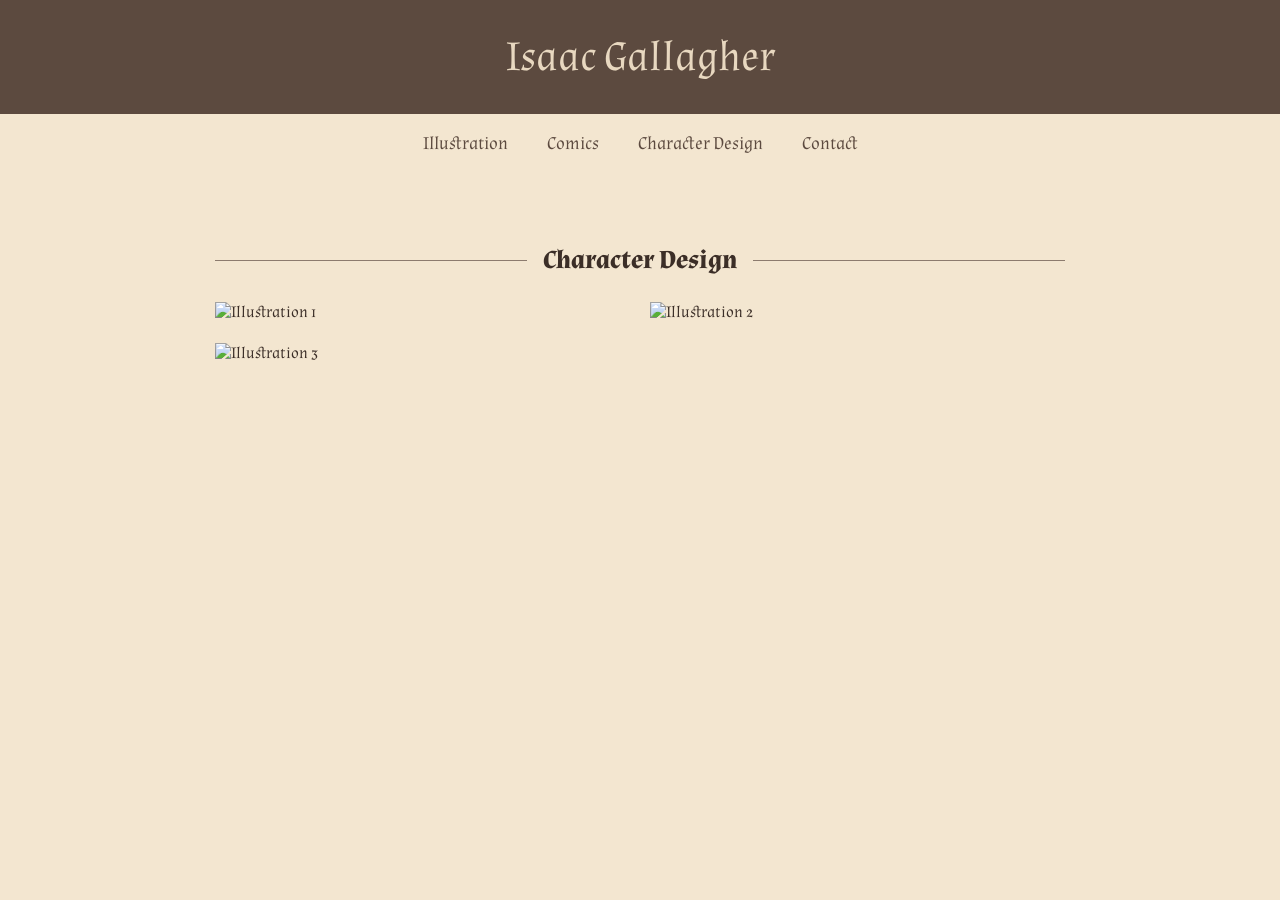
==== character-design.html @ 23a9f651 "setup character design format" ====
<!DOCTYPE html>	
<html lang="fr">	
<head>	
  <meta charset="UTF-8">	
  <meta name="viewport" content="width=device-width, initial-scale=1.0">	
  <title>Isaac Gallagher – Portfolio</title>	
  <link href="https://fonts.googleapis.com/css2?family=Almendra:ital,wght@0,400;0,700;1,400&display=swap" rel="stylesheet">	
  <link rel="stylesheet" href="style.css">	
</head>	
<body>	
	
  <header class="bandeau">	
<h1><a href="index.html">Isaac Gallagher</a></h1>	
  </header>	
	
  <nav class="menu">	
    <a href="illustration.html">Illustration</a>	
    <a href="comics.html">Comics</a>	
    <a href="character-design.html">Character Design</a>	
    <a href="contact.html">Contact</a>	
  </nav>	
	
  <main>	
	
    <h2 class="titre-section"><span>Character Design</span></h2>	
	
    <div class="galerie">	
      <img src="images/illustration-1.jpg" alt="Illustration 1">	
      <img src="images/illustration-2.jpg" alt="Illustration 2">	
      <img src="images/illustration-3.jpg" alt="Illustration 3" class="large">	
    </div>	
	
  </main>	
	
</body>	
</html>
---- style.css ----
body {
  margin: 0;
  background: #F3E6D0;
  color: #3B2E27;
  font-family: 'Almendra', serif;
}

/* Bandeau brun en haut */
.bandeau {
  background: #5C4A3F;
  text-align: center;
  padding: 30px 20px;
}

.bandeau h1 {
  margin: 0;
  color: #E8D8C0;
  font-weight: 400;
  font-size: 42px;
}

/* Menu */
.menu {
  text-align: center;
  padding: 18px 10px;
}

.menu a {
  color: #5C4A3F;
  text-decoration: none;
  margin: 0 18px;
  font-size: 18px;
}

.menu a:hover {
  text-decoration: underline;
}

/* Contenu central */
main {
  max-width: 850px;
  margin: 0 auto;
  padding: 20px 20px 60px;
}

.intro {
  text-align: center;
  font-size: 21px;
  line-height: 1.5;
  margin: 40px auto;
  max-width: 700px;
}

/* Titre de section avec traits de chaque côté */
.titre-section {
  display: flex;
  align-items: center;
  gap: 16px;
  font-size: 26px;
  font-weight: 700;
  margin: 50px 0 25px;
}

.titre-section::before,
.titre-section::after {
  content: "";
  flex: 1;
  height: 1px;
  background: #8C7B6E;
}

/* Galerie d'images */
.galerie {
  display: grid;
  grid-template-columns: 1fr 1fr;
  gap: 20px;
}

.galerie img {
  width: 100%;
  display: block;
}

.galerie .large {
  grid-column: 1 / -1;
}

/* Lien More */
.more {
  display: block;
  text-align: center;
  margin-top: 40px;
  font-size: 20px;
  color: #5C4A3F;
  text-decoration: none;
}

/* Sur téléphone : une seule colonne */
@media (max-width: 600px) {
  .galerie {
    grid-template-columns: 1fr;
  }
}

h1 a {
  color: inherit;
  text-decoration: none;
}
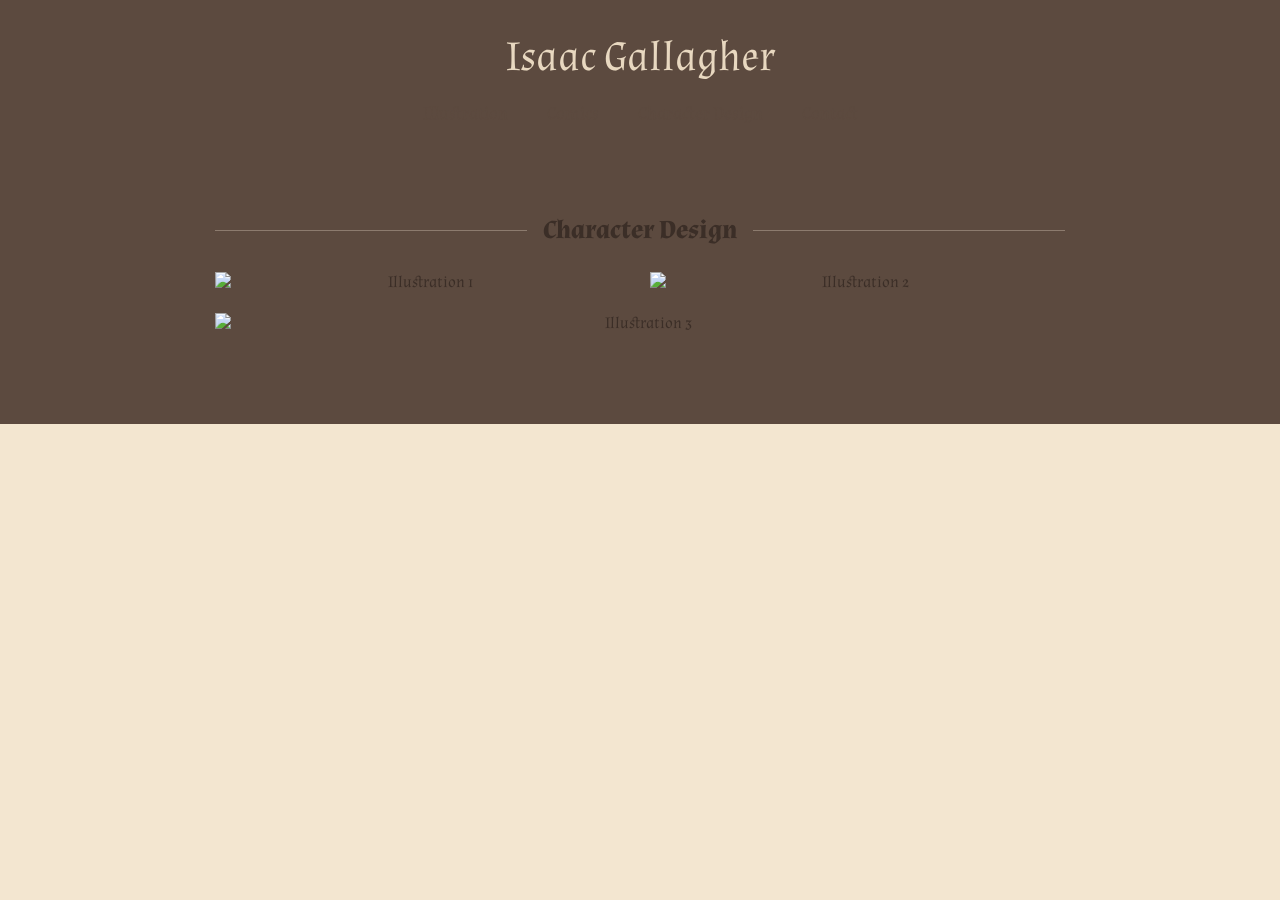
==== commit 77377895: "wip back to top (haut defined)" ====
--- a/character-design.html
+++ b/character-design.html
@@ -9,7 +9,8 @@
 </head>	
 <body>	
 	
-  <header class="bandeau">	
+  <header class="bandeau">
+        <header id="haut">
 <h1><a href="index.html">Isaac Gallagher</a></h1>	
   </header>	
 	
--- a/style.css
+++ b/style.css
@@ -105,4 +105,226 @@
 h1 a {
   color: inherit;
   text-decoration: none;
+}
+
+/* ===== Défilement doux pour "Back to top" ===== */
+html {
+  scroll-behavior: smooth;
+}
+
+/* ===== Liens "More…" ===== */
+.lien-more {
+  display: block;
+  text-align: center;
+  margin: 20px 0 50px;
+  font-size: 1.2rem;
+  color: #5c4a3d;
+  text-decoration: none;
+}
+
+.lien-more:hover {
+  text-decoration: underline;
+}
+
+/* ===== Galerie Comics ===== */
+.galerie-comics {
+  display: grid;
+  grid-template-columns: 1fr 1fr;  /* 2 colonnes */
+  gap: 20px;
+}
+
+.cadre-blanc {
+  background-color: #ffffff;
+  padding: 12px;
+  border: 1px solid #b8a898;
+}
+
+.cadre-blanc img {
+  width: 100%;
+  height: 100%;
+  object-fit: cover;
+  display: block;
+}
+
+/* Le cadre qui contient 2 planches côte à côte */
+.cadre-blanc.double {
+  grid-column: 1 / -1;  /* prend toute la largeur */
+  display: grid;
+  grid-template-columns: 1fr 1fr;
+  gap: 12px;
+}
+
+/* ===== Galerie Character Design ===== */
+.galerie-chara {
+  display: flex;
+  flex-direction: column;  /* images empilées */
+  gap: 20px;
+}
+
+.galerie-chara img {
+  width: 100%;
+  display: block;
+  border: 1px solid #b8a898;
+}
+
+/* ===== Bannière du bas ===== */
+.pied-de-page {
+  background-color: #5c4a3d;
+  text-align: center;
+  padding: 30px 20px;
+  margin-top: 40px;
+}
+
+.pied-de-page a {
+  color: #f3e5d0;
+  text-decoration: none;
+  font-size: 1.1rem;
+}
+
+.pied-de-page a:hover {
+  text-decoration: underline;
+}
+
+/* ===== Sur petit écran (téléphone) ===== */
+@media (max-width: 600px) {
+  .galerie-comics,
+  .cadre-blanc.double {
+    grid-template-columns: 1fr;  /* tout passe sur 1 colonne */
+  }
+}
+
+/* ===== Page Contact : About me ===== */
+.about {
+  background-color: #ffffff;
+  border: 1px solid #b8a898;
+  display: flex;
+  align-items: stretch;
+  margin: 30px 0;
+  overflow: hidden;              /* rien ne dépasse du cadre */
+}
+
+.about-portrait {
+  width: 42%;
+  align-self: flex-end;          /* portrait collé en bas du cadre */
+  display: block;
+}
+
+.about-texte {
+  flex: 1;
+  text-align: right;
+  padding: 50px 50px 50px 20px;
+  font-size: 1.3rem;
+  line-height: 1.5;
+  color: #3b2f26;
+  align-self: center;
+}
+
+.lettrine {
+  font-size: 2.2em;
+  font-weight: bold;
+  line-height: 0;                /* évite de décaler la ligne */
+}
+
+/* ===== Macarons ===== */
+.macarons {
+  display: flex;
+  justify-content: center;
+  gap: 30px;
+  margin: 40px 0;
+}
+
+.macarons a {
+  width: 60px;
+  height: 60px;
+  border-radius: 50%;
+  background-color: #5c4a3d;
+  color: #f3e5d0;
+  display: flex;
+  align-items: center;
+  justify-content: center;
+  font-size: 1.6rem;
+  text-decoration: none;
+  transition: transform 0.2s, background-color 0.2s;
+}
+
+.macarons a:hover {
+  transform: scale(1.1);
+  background-color: #8a6f5a;
+}
+
+/* ===== Formulaire ===== */
+.formulaire {
+  background-color: #574331;
+  max-width: 520px;
+  margin: 40px auto 60px;        /* centré */
+  padding: 30px 40px;
+  display: flex;
+  flex-direction: column;
+}
+
+.formulaire label {
+  color: #f3e5d0;
+  font-size: 1.2rem;
+  margin: 15px 0 8px;
+}
+
+.formulaire input,
+.formulaire textarea {
+  background-color: #776553;
+  border: 1px solid #a8907a;
+  color: #f3e5d0;
+  padding: 10px 14px;
+  font-family: inherit;          /* garde la police Almendra */
+  font-size: 1rem;
+}
+
+.formulaire input::placeholder,
+.formulaire textarea::placeholder {
+  color: #c4b29c;
+}
+
+.formulaire input:focus,
+.formulaire textarea:focus {
+  outline: 2px solid #f3e5d0;    /* contour clair quand on écrit dedans */
+}
+
+.formulaire textarea {
+  resize: vertical;              /* agrandissable seulement en hauteur */
+}
+
+.formulaire button {
+  margin-top: 35px;
+  padding: 14px;
+  background-color: #f3e5d0;
+  color: #3b2f26;
+  border: none;
+  font-family: inherit;
+  font-size: 1.2rem;
+  font-weight: bold;
+  cursor: pointer;
+  transition: background-color 0.2s;
+}
+
+.formulaire button:hover {
+  background-color: #ffffff;
+}
+
+/* ===== Contact sur téléphone ===== */
+@media (max-width: 600px) {
+  .about {
+    flex-direction: column-reverse;   /* texte au-dessus, portrait en dessous */
+  }
+  .about-portrait {
+    width: 70%;
+    align-self: flex-start;
+  }
+  .about-texte {
+    text-align: center;
+    padding: 30px 20px 10px;
+    font-size: 1.1rem;
+  }
+  .formulaire {
+    padding: 20px;
+    margin: 30px 15px 50px;
+  }
 }
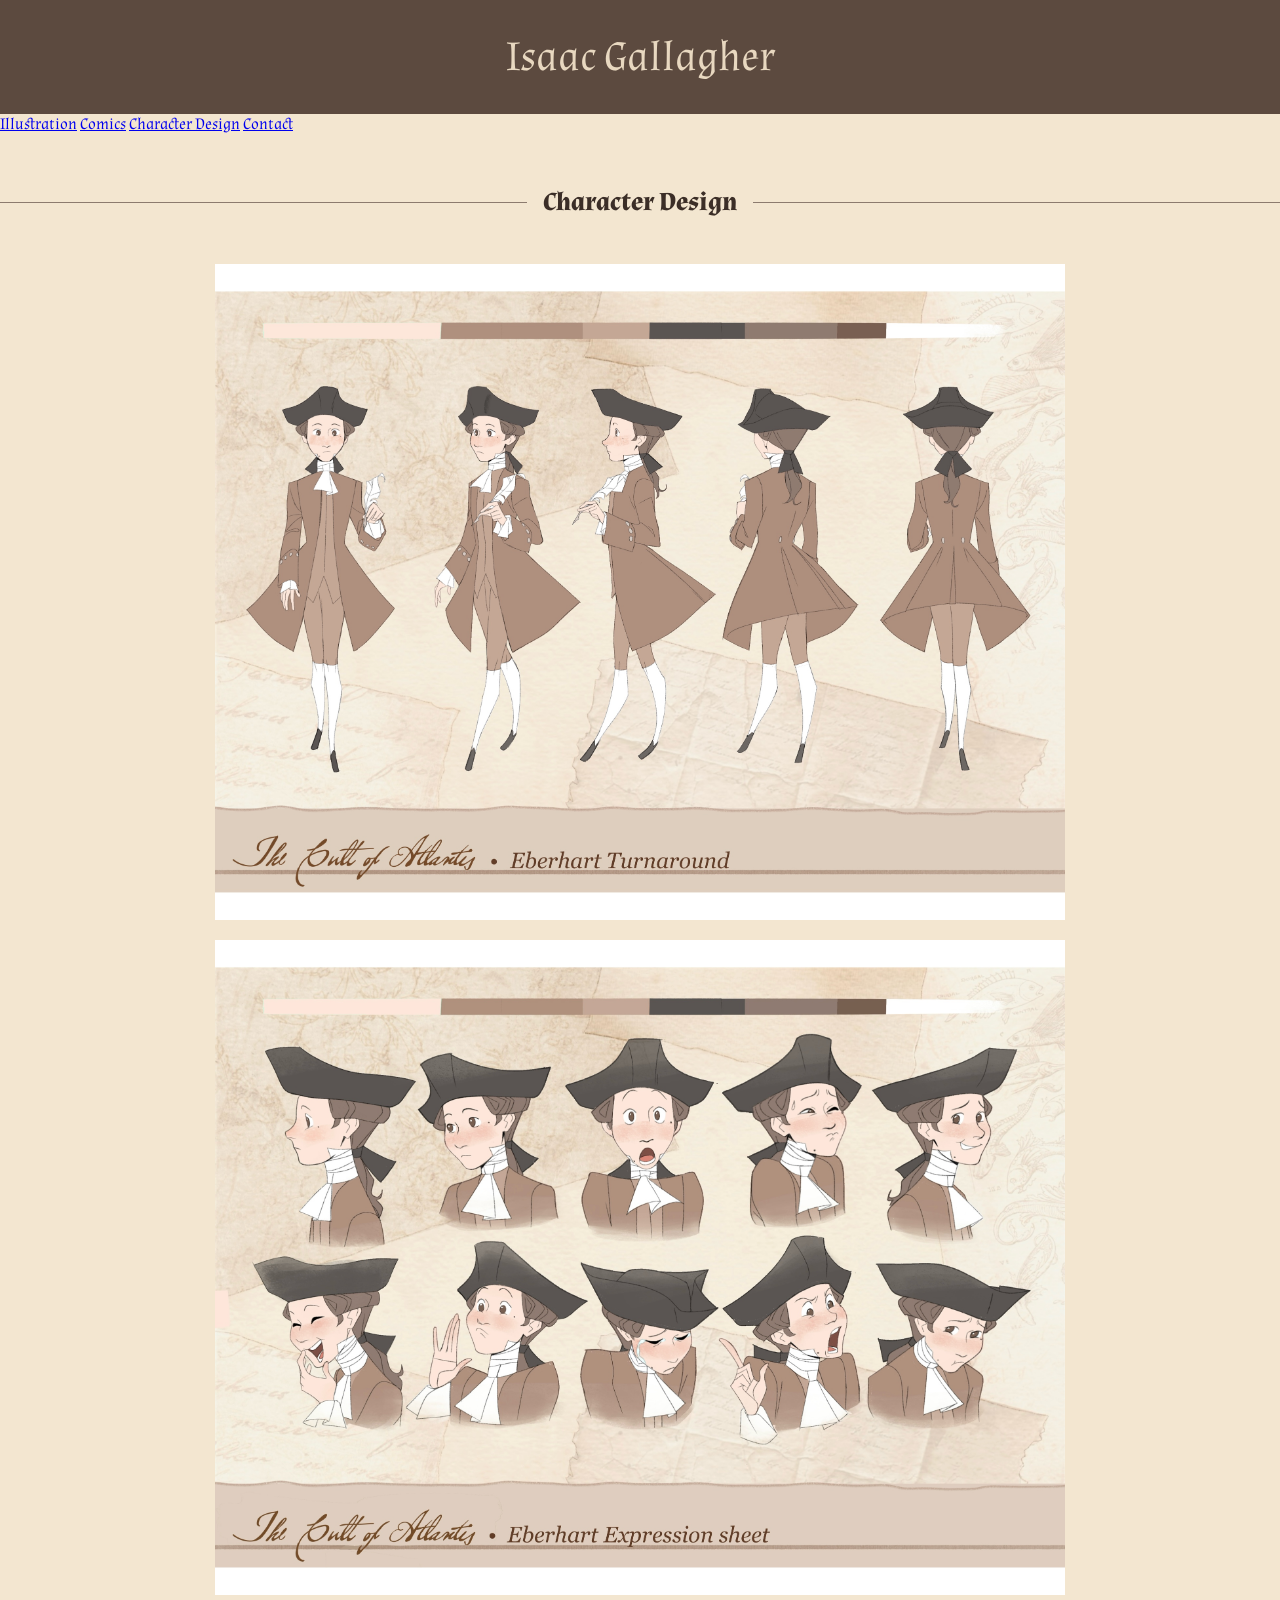
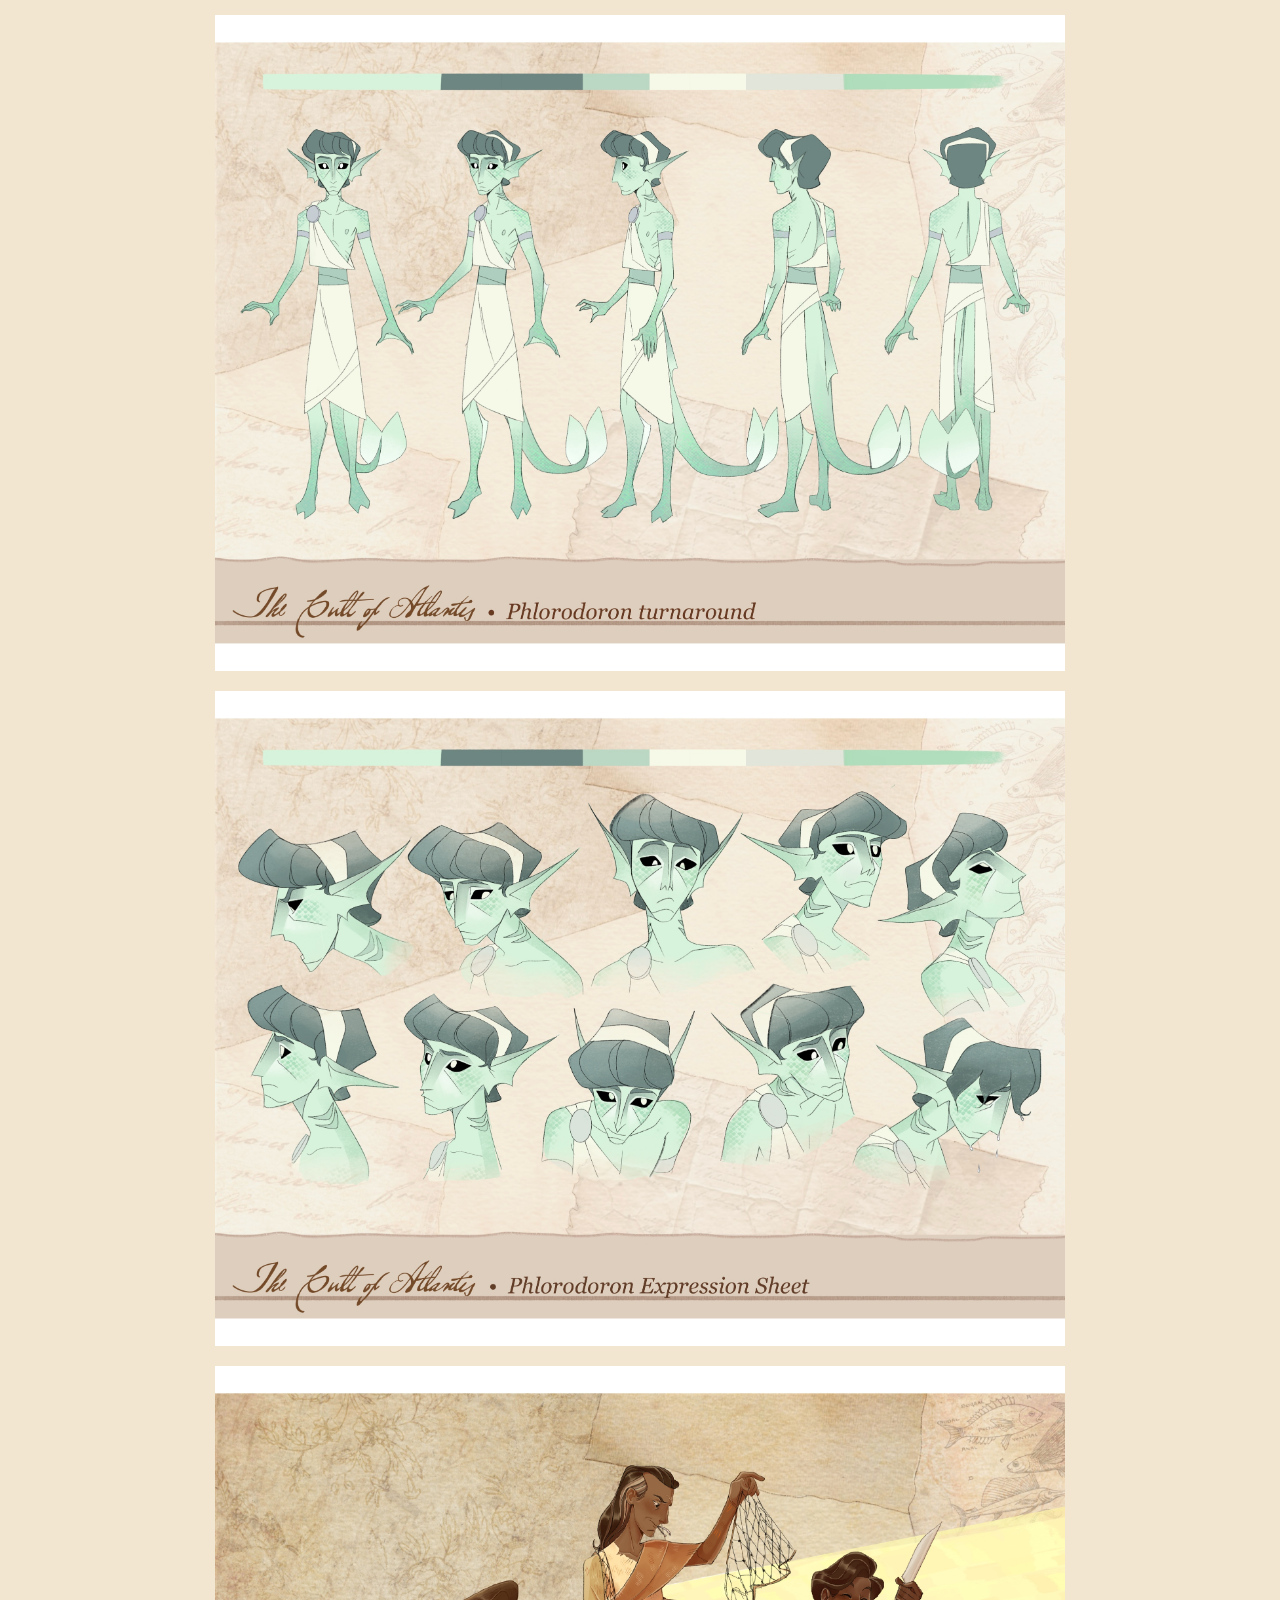
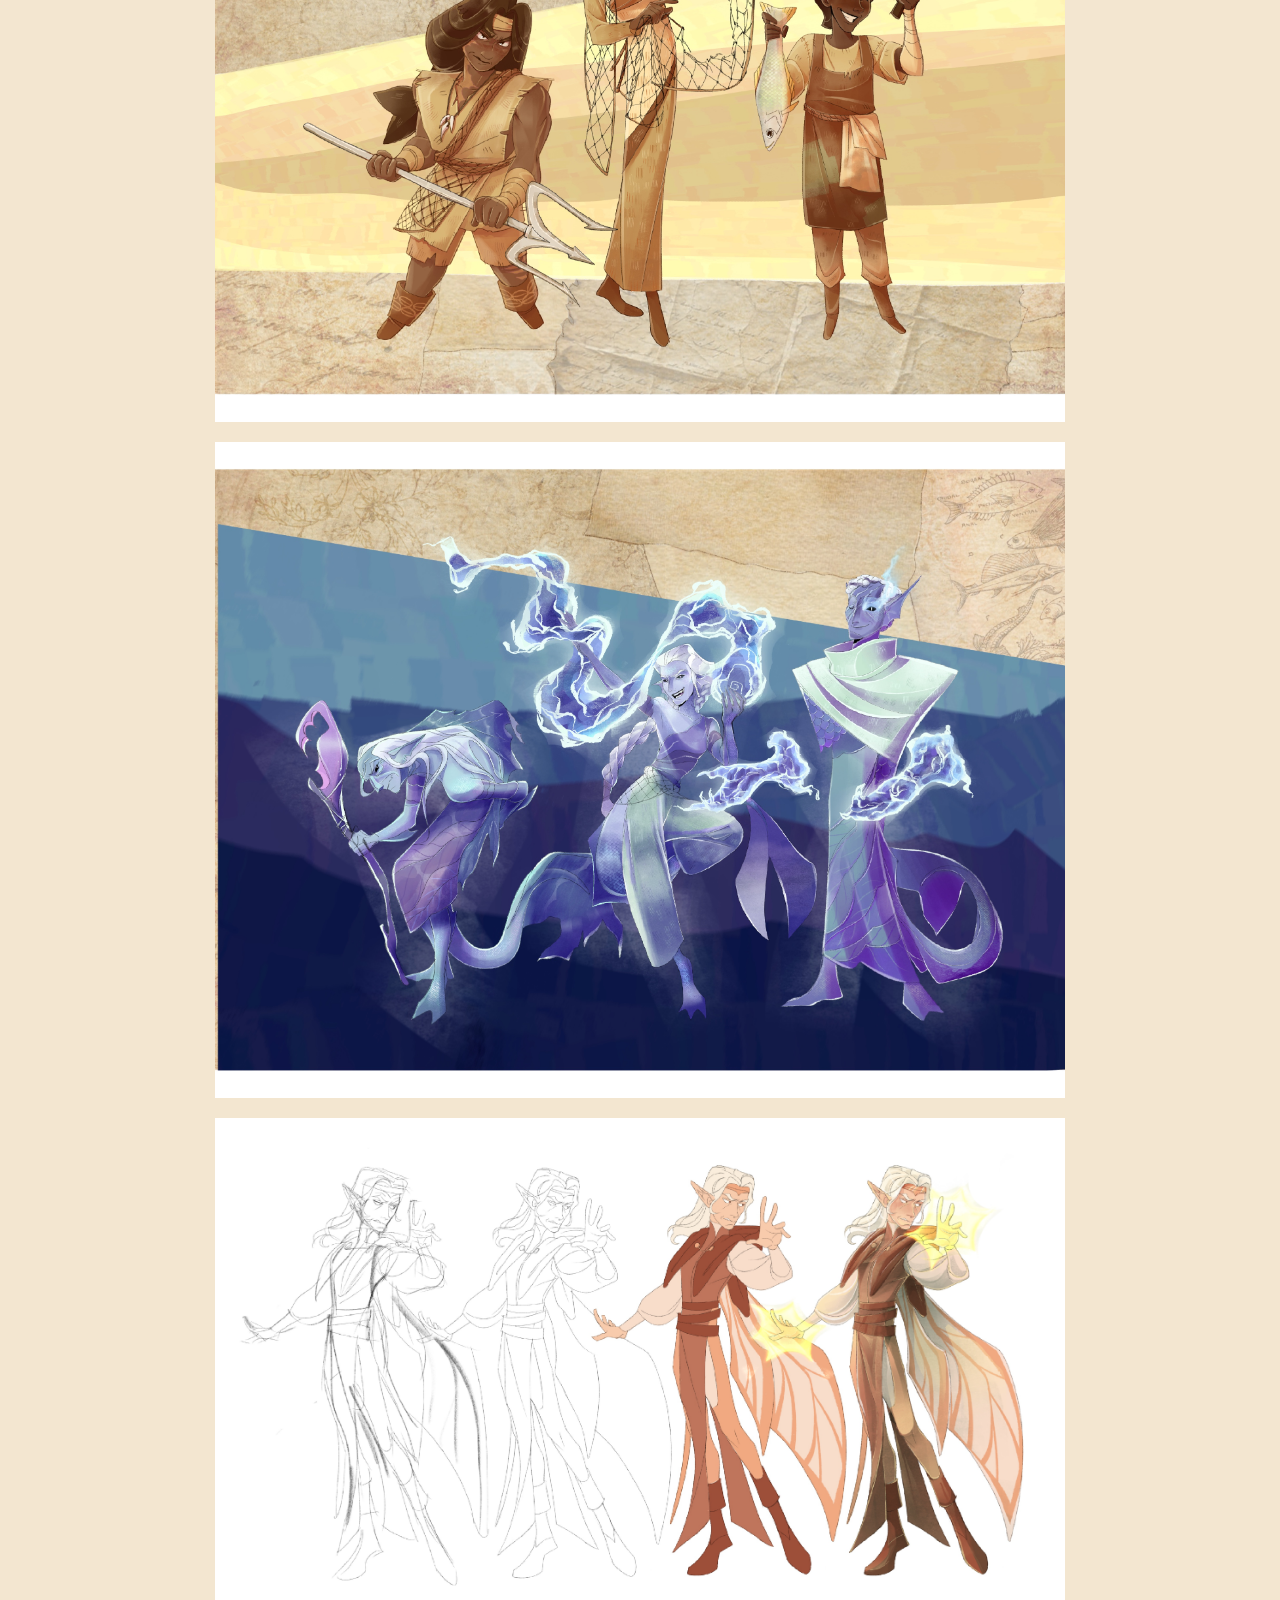
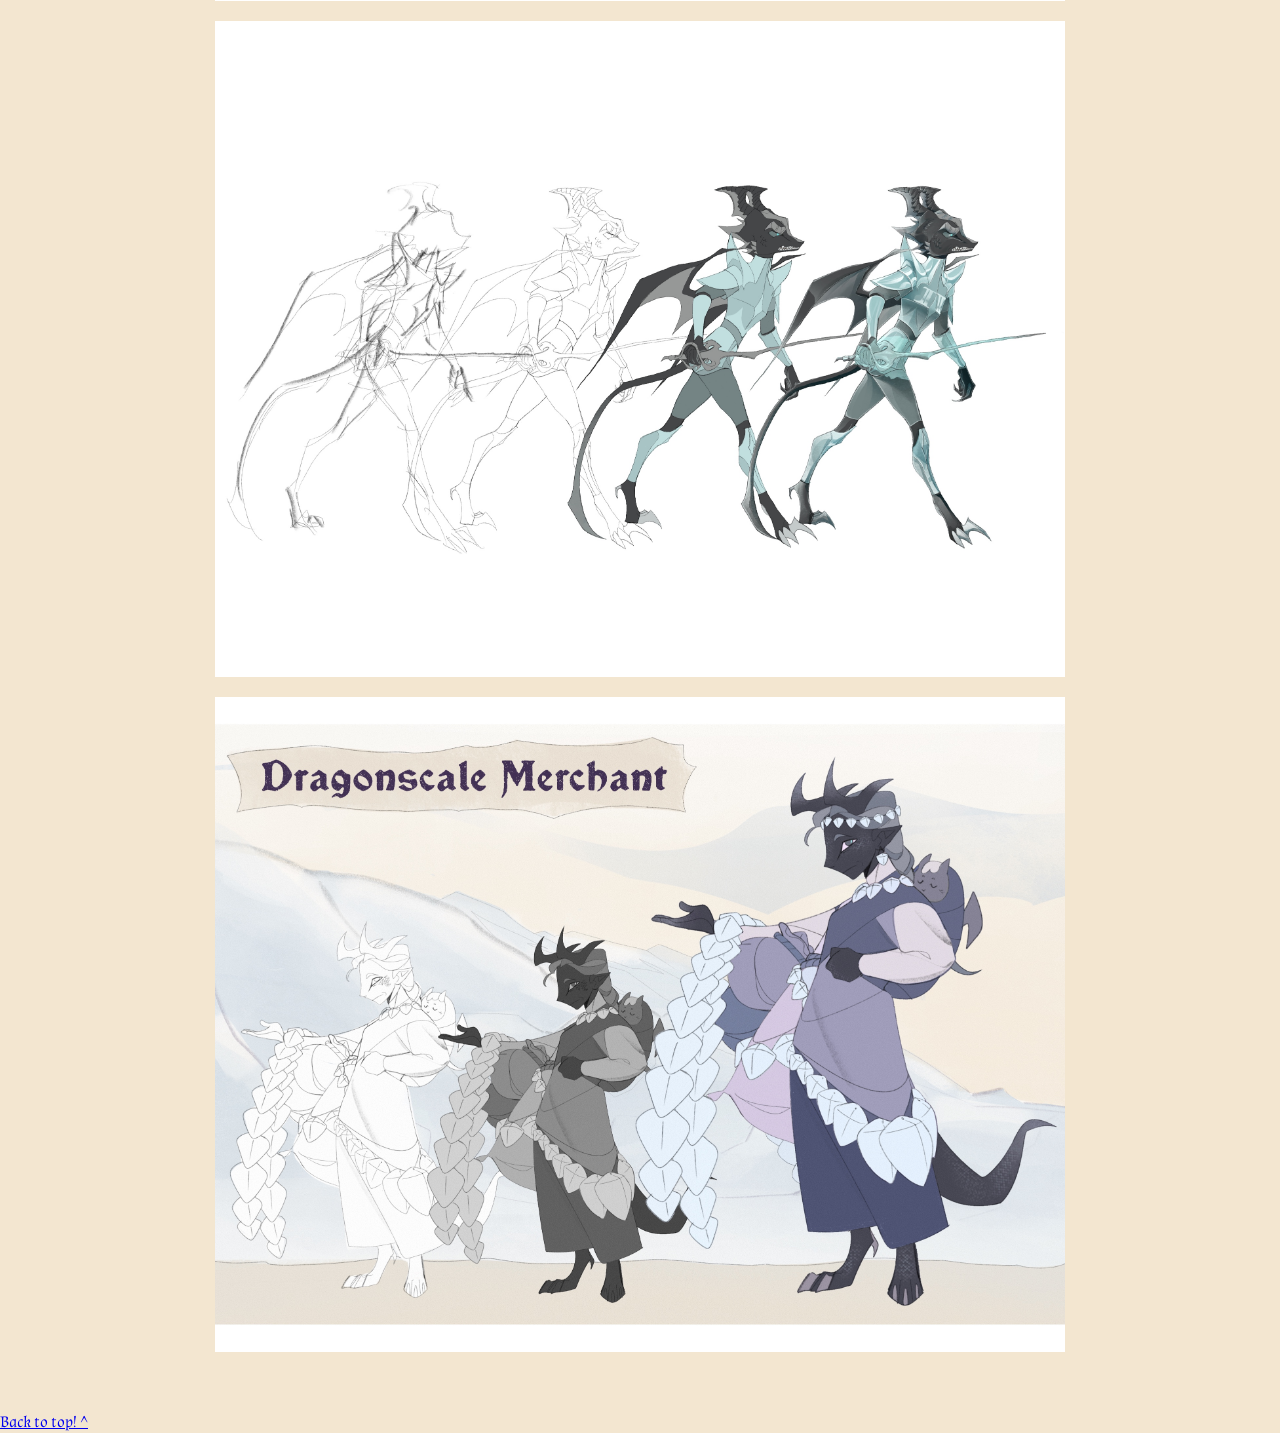
==== commit a929605f: "character page set up" ====
--- a/character-design.html
+++ b/character-design.html
@@ -1,37 +1,87 @@
-<!DOCTYPE html>	
-<html lang="fr">	
-<head>	
-  <meta charset="UTF-8">	
-  <meta name="viewport" content="width=device-width, initial-scale=1.0">	
-  <title>Isaac Gallagher – Portfolio</title>	
-  <link href="https://fonts.googleapis.com/css2?family=Almendra:ital,wght@0,400;0,700;1,400&display=swap" rel="stylesheet">	
-  <link rel="stylesheet" href="style.css">	
-</head>	
-<body>	
-	
-  <header class="bandeau">
-        <header id="haut">
-<h1><a href="index.html">Isaac Gallagher</a></h1>	
-  </header>	
-	
-  <nav class="menu">	
-    <a href="illustration.html">Illustration</a>	
-    <a href="comics.html">Comics</a>	
-    <a href="character-design.html">Character Design</a>	
-    <a href="contact.html">Contact</a>	
-  </nav>	
-	
-  <main>	
-	
-    <h2 class="titre-section"><span>Character Design</span></h2>	
-	
-    <div class="galerie">	
-      <img src="images/illustration-1.jpg" alt="Illustration 1">	
-      <img src="images/illustration-2.jpg" alt="Illustration 2">	
-      <img src="images/illustration-3.jpg" alt="Illustration 3" class="large">	
-    </div>	
-	
-  </main>	
-	
-</body>	
-</html>	
+<!DOCTYPE html>
+<html lang="fr">
+<head>
+  <meta charset="UTF-8">
+  <meta name="viewport" content="width=device-width, initial-scale=1.0">
+  <title>Character Design – Isaac Gallagher</title>
+  <link rel="preconnect" href="https://fonts.googleapis.com">
+  <link href="https://fonts.googleapis.com/css2?family=Almendra:wght@400;700&display=swap" rel="stylesheet">
+  <link rel="stylesheet" href="style.css">
+</head>
+<body>
+
+  <!-- ===== EN-TÊTE ===== -->
+   <header class="bandeau">
+  <header id="haut">
+    </header>
+    <h1><a href="index.html">Isaac Gallagher</a></h1>
+  </header>
+
+  <!-- ===== MENU ===== -->
+  <nav>
+    <a href="illustration.html">Illustration</a>
+    <a href="comics.html">Comics</a>
+    <a href="character-design.html">Character Design</a>
+    <a href="contact.html">Contact</a>
+  </nav>
+
+  <!-- ===== TITRE ===== -->
+  <h2 class="titre-section"><span>Character Design</span></h2>
+
+  <!-- ===== GALERIE ===== -->
+  <main class="galerie">
+
+    <!-- 1 : Eberhart turnaround -->
+    <div class="galerie-cadre large">
+      <img src="images/charadesign-1.jpeg" alt="Eberhart turnaround">
+    </div>
+
+    <!-- 2 : Eberhart expression sheet -->
+    <div class="galerie-cadre large">
+      <img src="images/charadesign-2.jpeg" alt="Eberhart expression sheet">
+    </div>
+
+    <!-- 3 : Phlorodoron turnaround -->
+    <div class="galerie-cadre large">
+      <img src="images/charadesign-3.jpeg" alt="Phlorodoron turnaround">
+    </div>
+
+    <!-- 4 : Les trois pêcheurs -->
+    <div class="galerie-cadre large">
+      <img src="images/charadesign-4.jpeg" alt="Personnages pêcheurs">
+    </div>
+
+    <!-- 5 : Les créatures violettes -->
+    <div class="galerie-cadre large">
+      <img src="images/charadesign-5.jpeg" alt="Créatures aquatiques">
+    </div>
+
+    <!-- 6 : L'elfe (croquis à couleur) -->
+    <div class="galerie-cadre large">
+      <img src="images/charadesign-6.jpeg" alt="Étapes de l'elfe">
+    </div>
+
+    <!-- 7 : Le démon (croquis à couleur) -->
+    <div class="galerie-cadre large">
+      <img src="images/charadesign-7.jpeg" alt="Étapes du démon">
+    </div>
+
+    <!-- 8 : NOUVELLE IMAGE -->
+    <div class="galerie-cadre large">
+      <img src="images/charadesign-8.jpeg" alt="Character design 8">
+    </div>
+
+    <!-- 9 : NOUVELLE IMAGE -->
+    <div class="galerie-cadre large">
+      <img src="images/charadesign-9.jpeg" alt="Character design 9">
+    </div>
+
+  </main>
+
+  <!-- ===== BAS DE PAGE ===== -->
+  <footer>
+    <a href="#haut">Back to top! ^</a>
+  </footer>
+
+</body>
+</html>
--- a/style.css
+++ b/style.css
@@ -144,14 +144,6 @@
   height: 100%;
   object-fit: cover;
   display: block;
-}
-
-/* Le cadre qui contient 2 planches côte à côte */
-.cadre-blanc.double {
-  grid-column: 1 / -1;  /* prend toute la largeur */
-  display: grid;
-  grid-template-columns: 1fr 1fr;
-  gap: 12px;
 }
 
 /* ===== Galerie Character Design ===== */
@@ -327,4 +319,22 @@
     padding: 20px;
     margin: 30px 15px 50px;
   }
+}
+
+/* ===== Sécurité : aucune image ne dépasse du site ===== */
+img {
+  max-width: 100%;
+  height: auto;
+}
+
+/* ===== Comics : double page en pleine largeur ===== */
+.comics-double {
+  grid-column: 1 / -1;
+  width: 100%;
+}
+
+.comics-double img {
+  width: 100%;
+  height: auto;
+  display: block;
 }
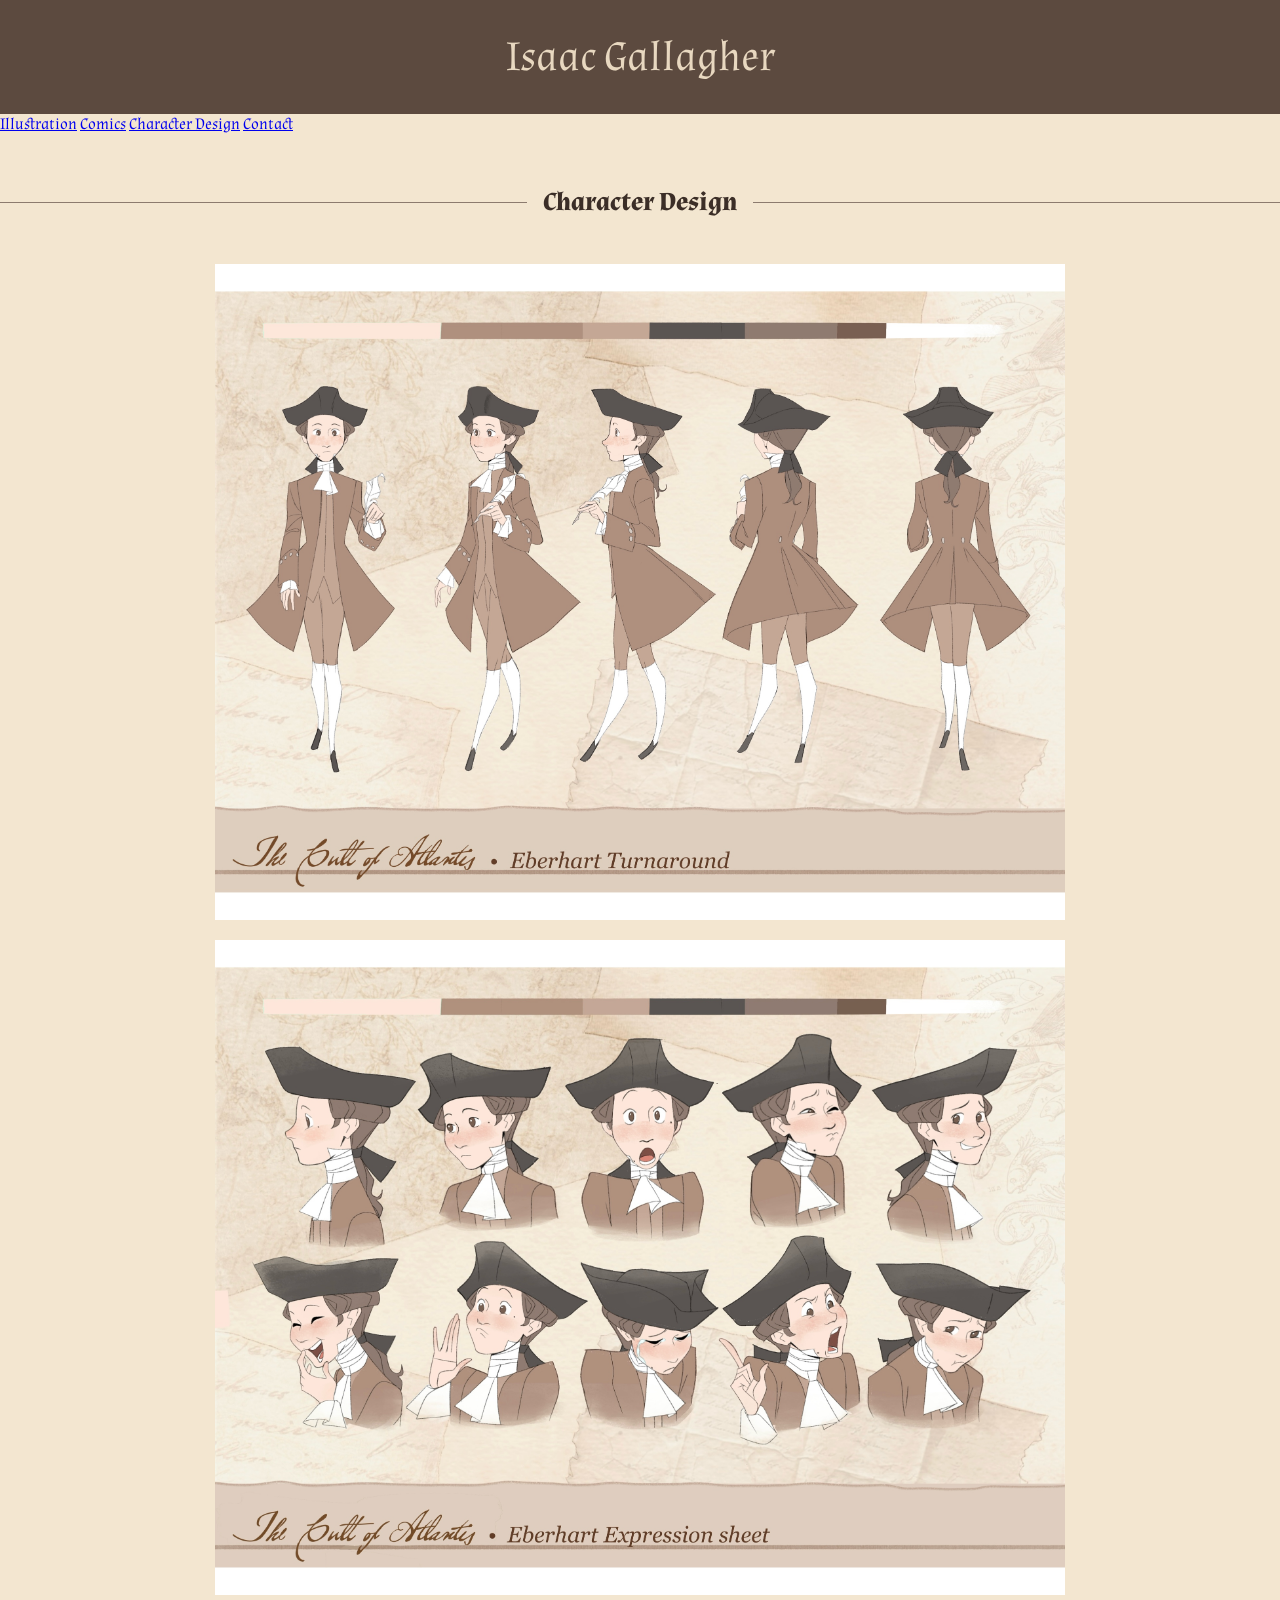
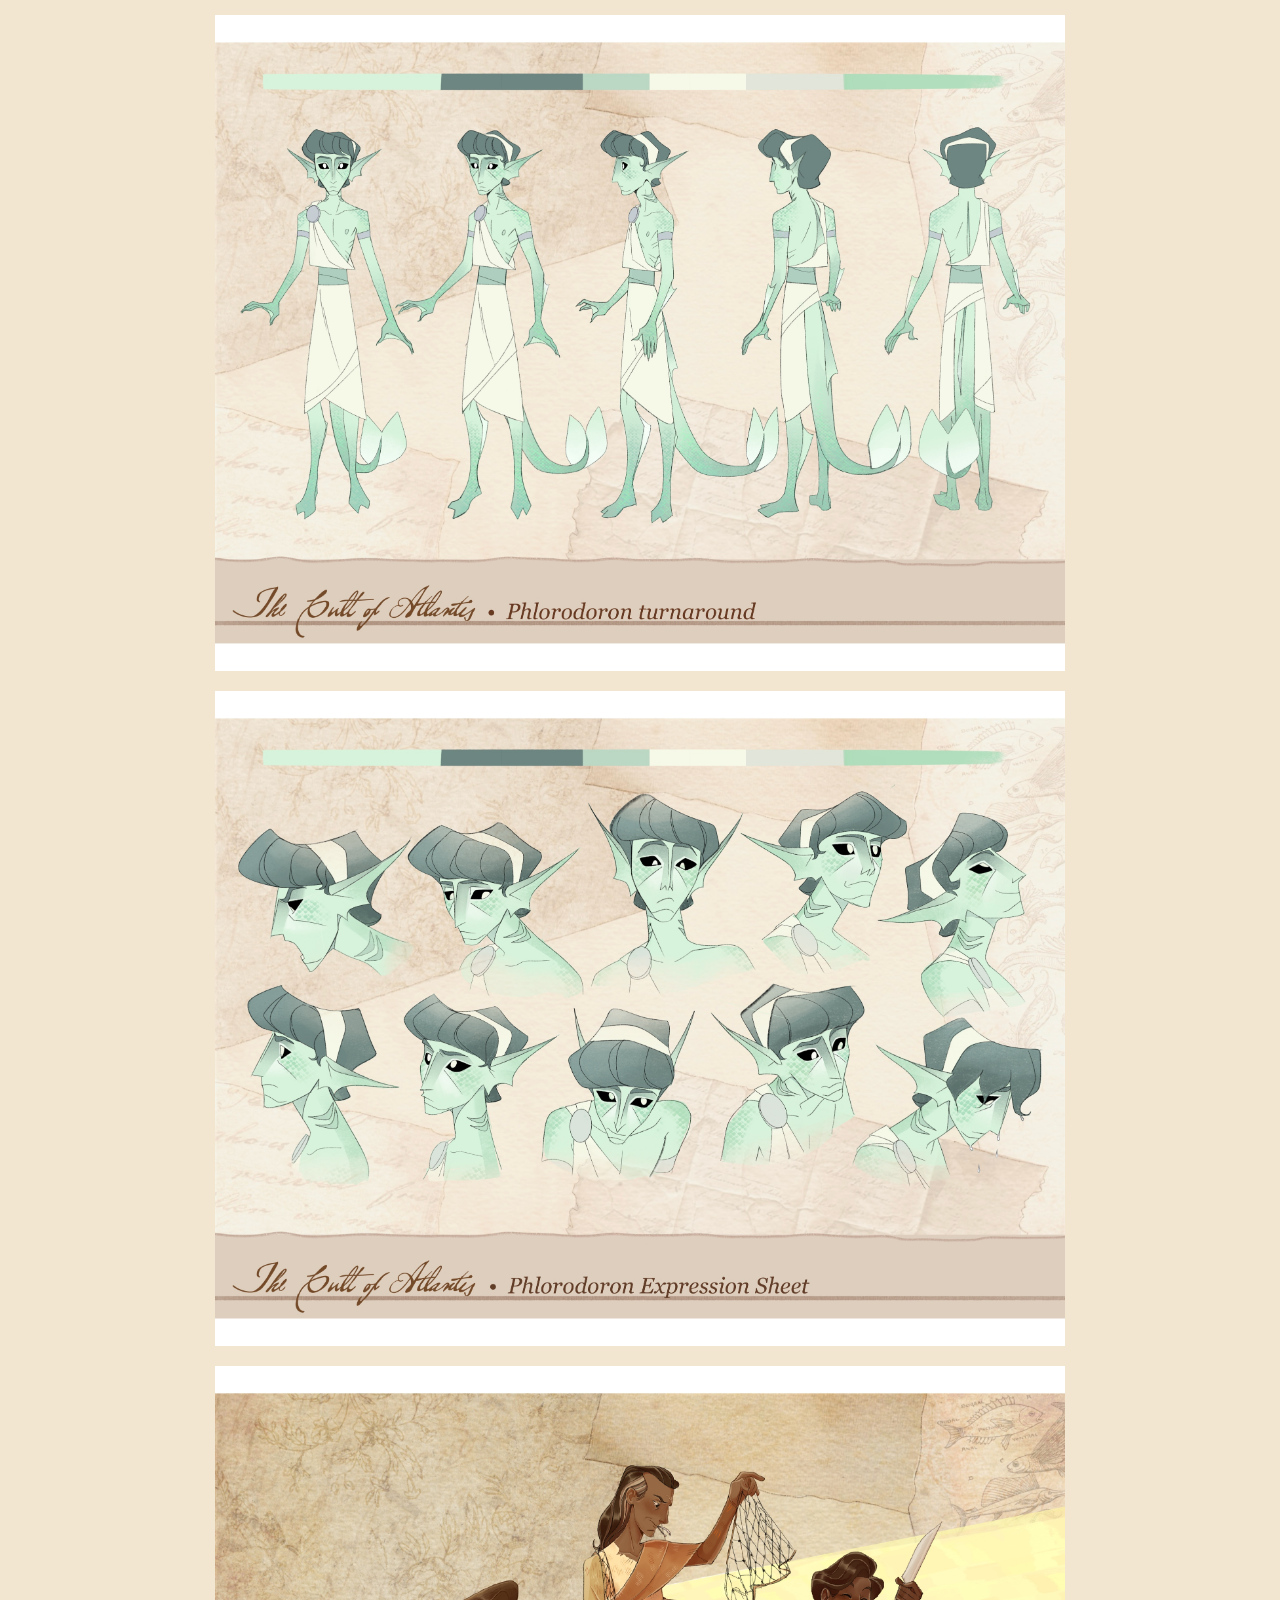
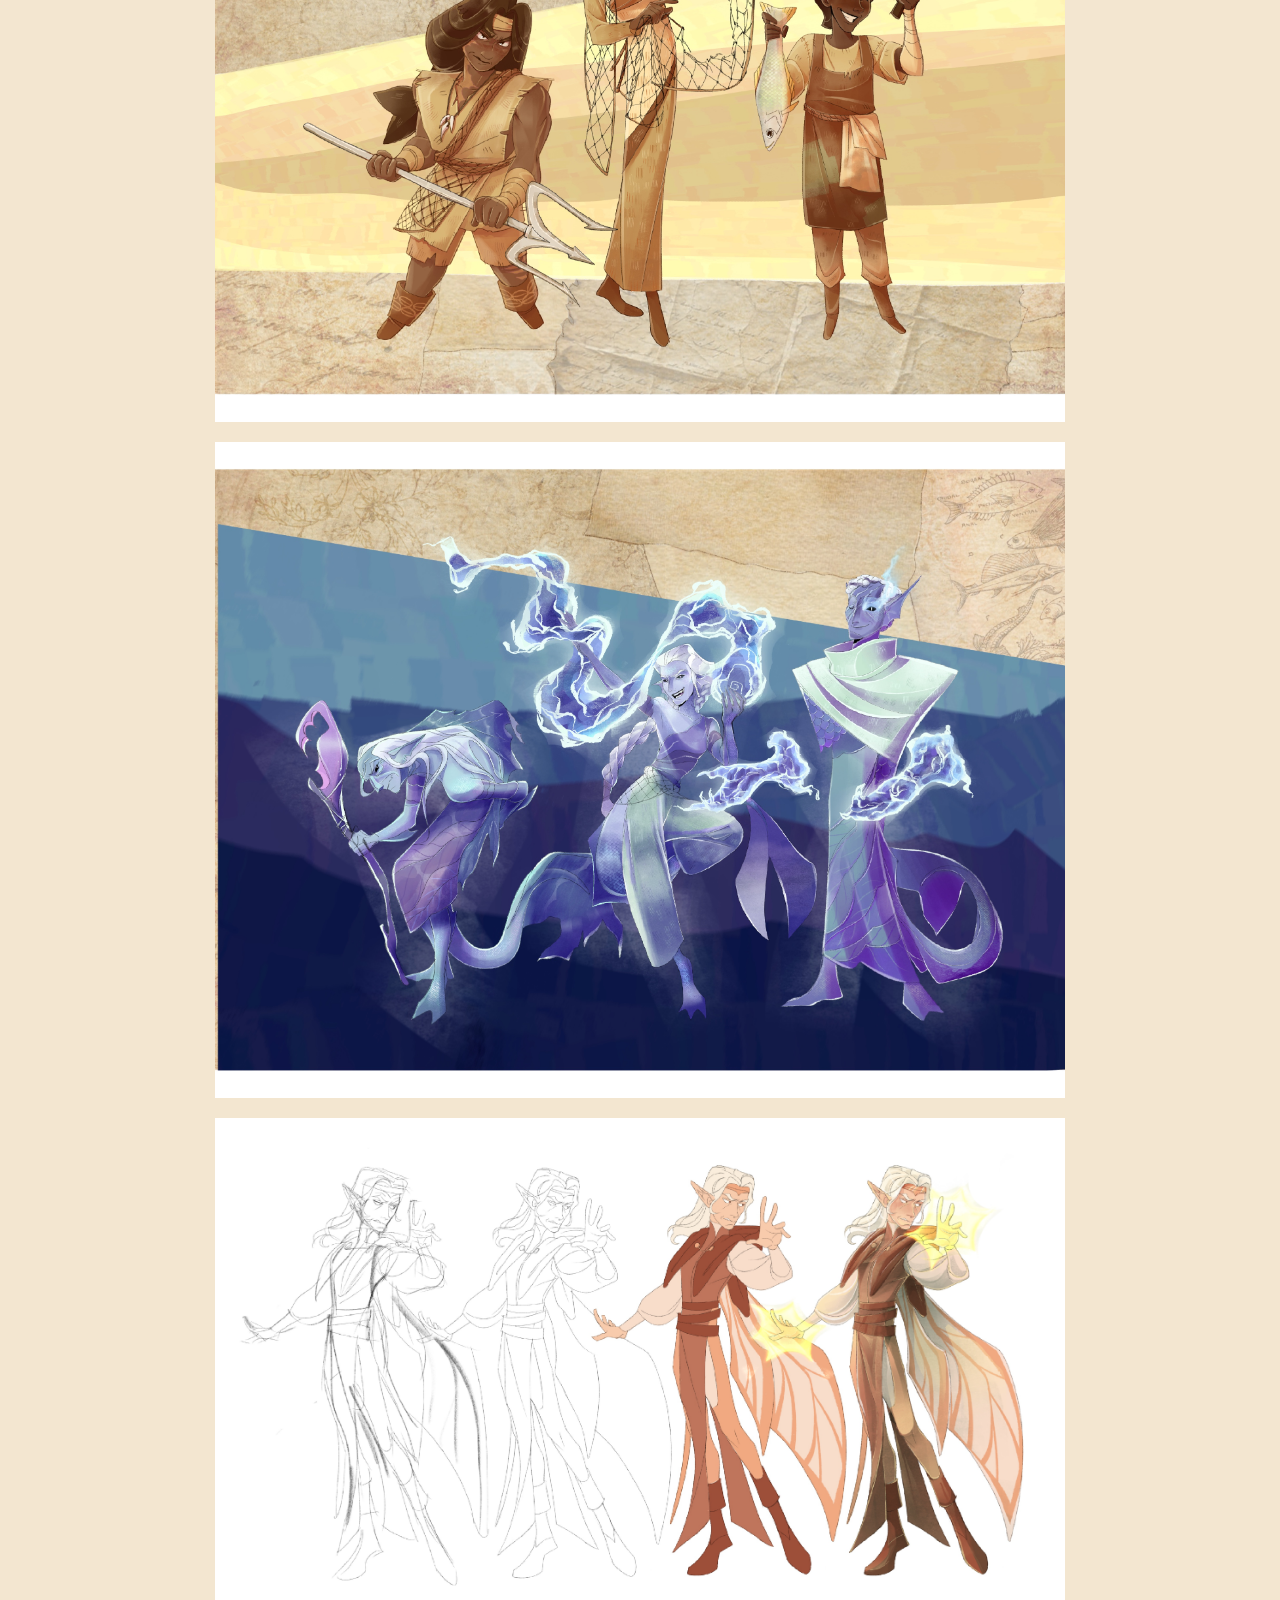
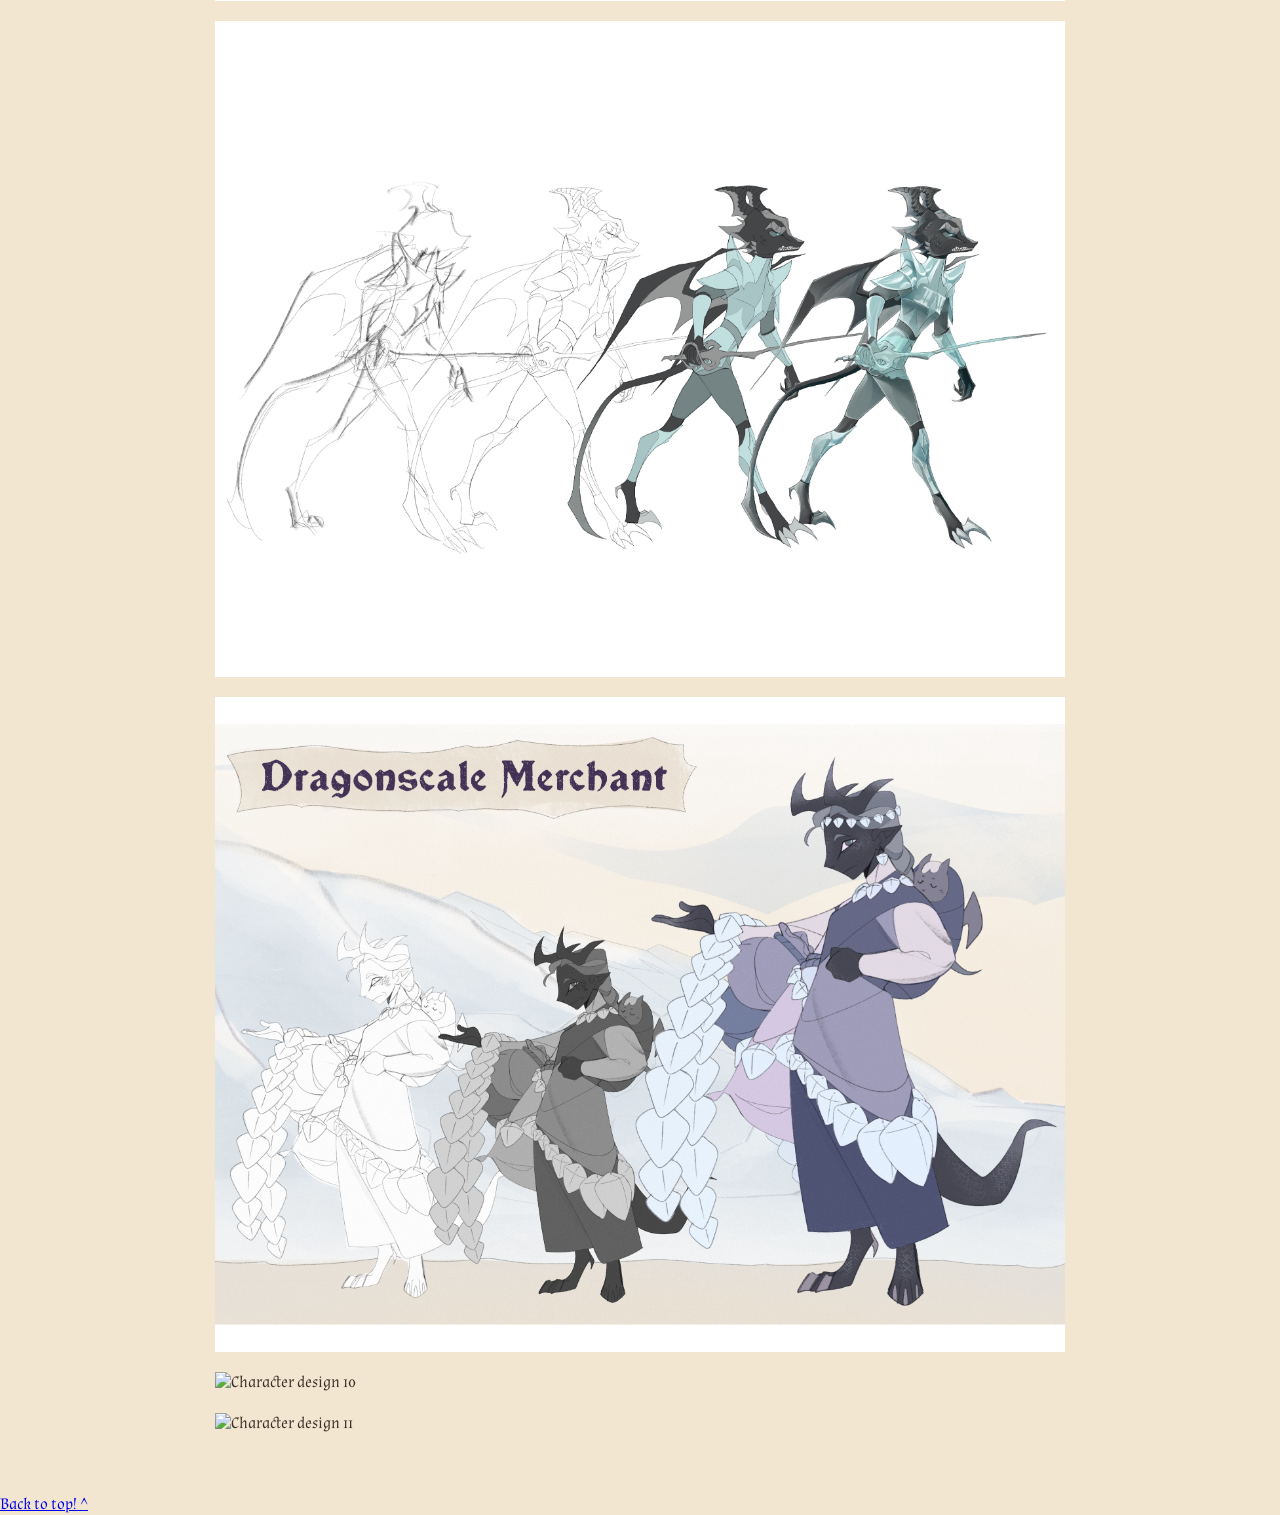
==== commit f2002017: "character page fix" ====
--- a/character-design.html
+++ b/character-design.html
@@ -76,6 +76,16 @@
       <img src="images/charadesign-9.jpeg" alt="Character design 9">
     </div>
 
+        <!-- 10 : NOUVELLE IMAGE -->
+    <div class="galerie-cadre large">
+      <img src="images/chara-10.jpeg" alt="Character design 10">
+    </div>
+
+    <!-- 11 : NOUVELLE IMAGE -->
+    <div class="galerie-cadre large">
+      <img src="images/chara-11.jpeg" alt="Character design 11">
+    </div>
+    
   </main>
 
   <!-- ===== BAS DE PAGE ===== -->
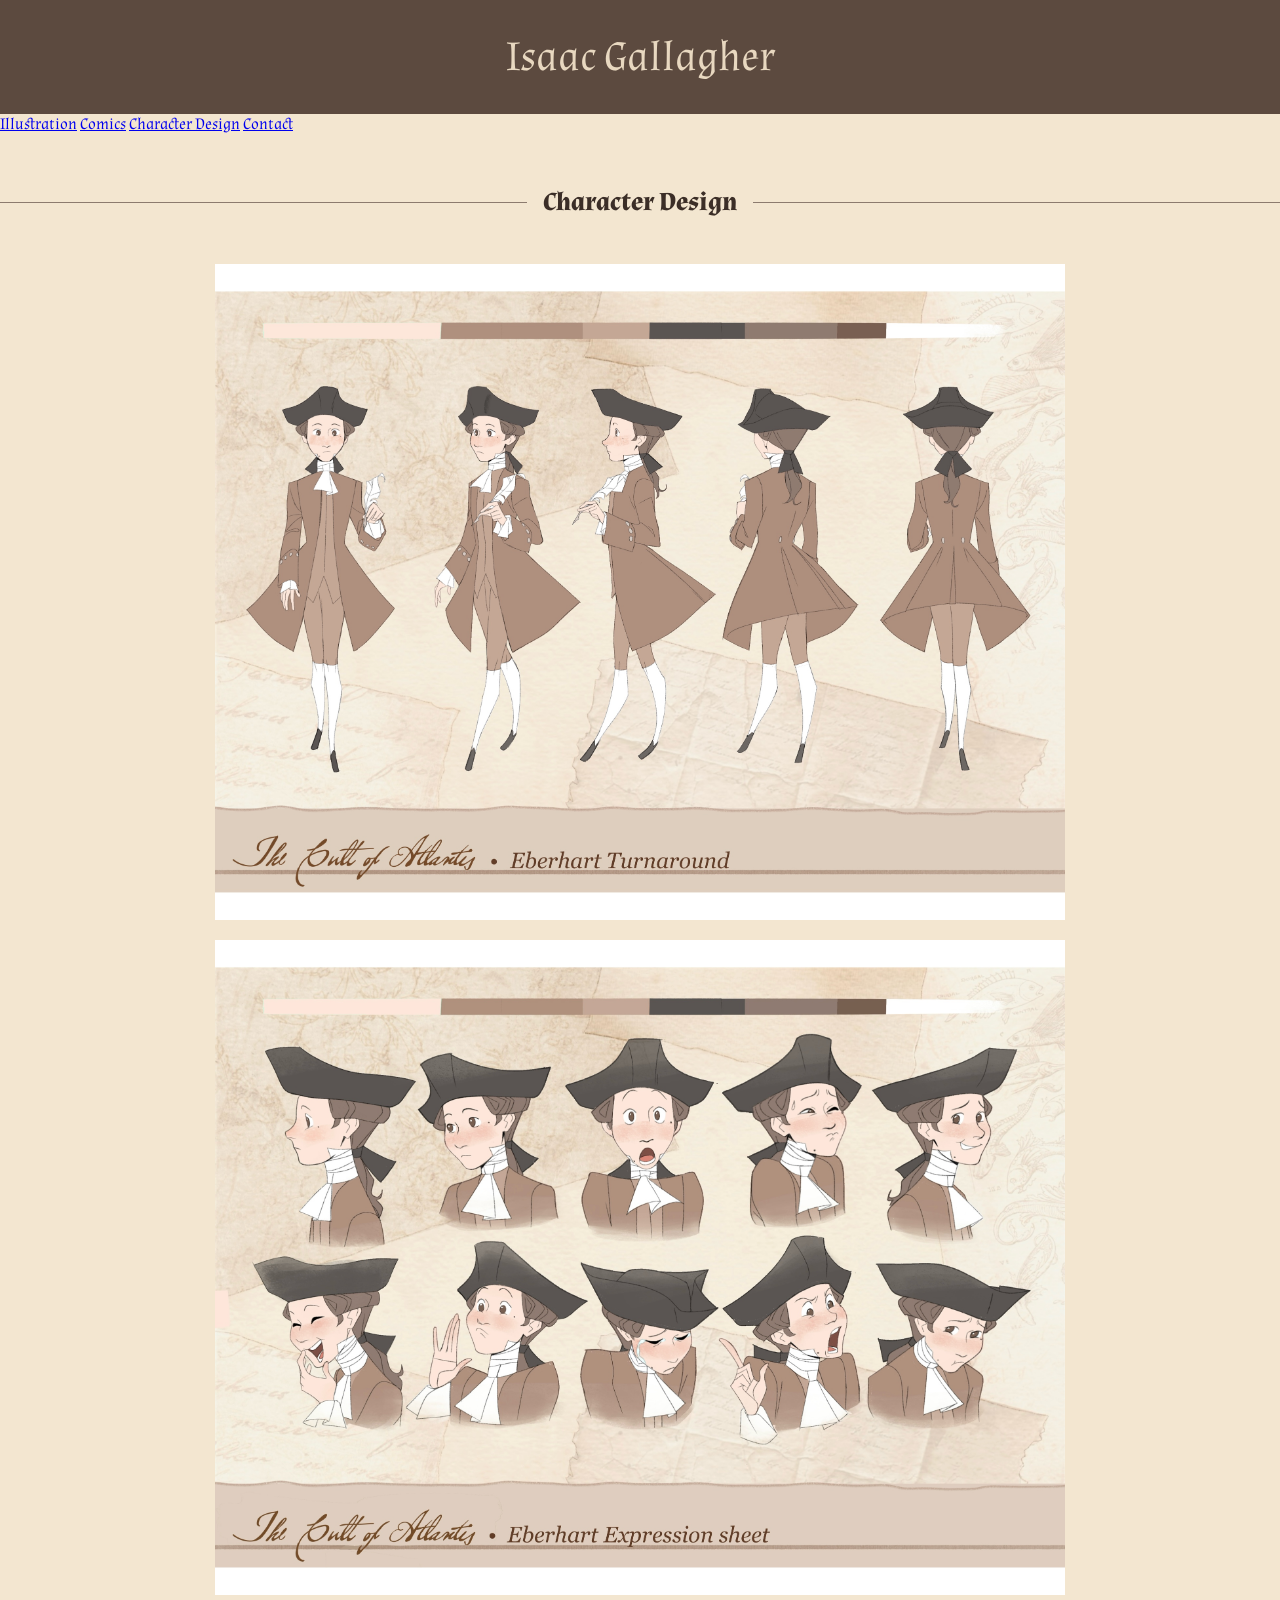
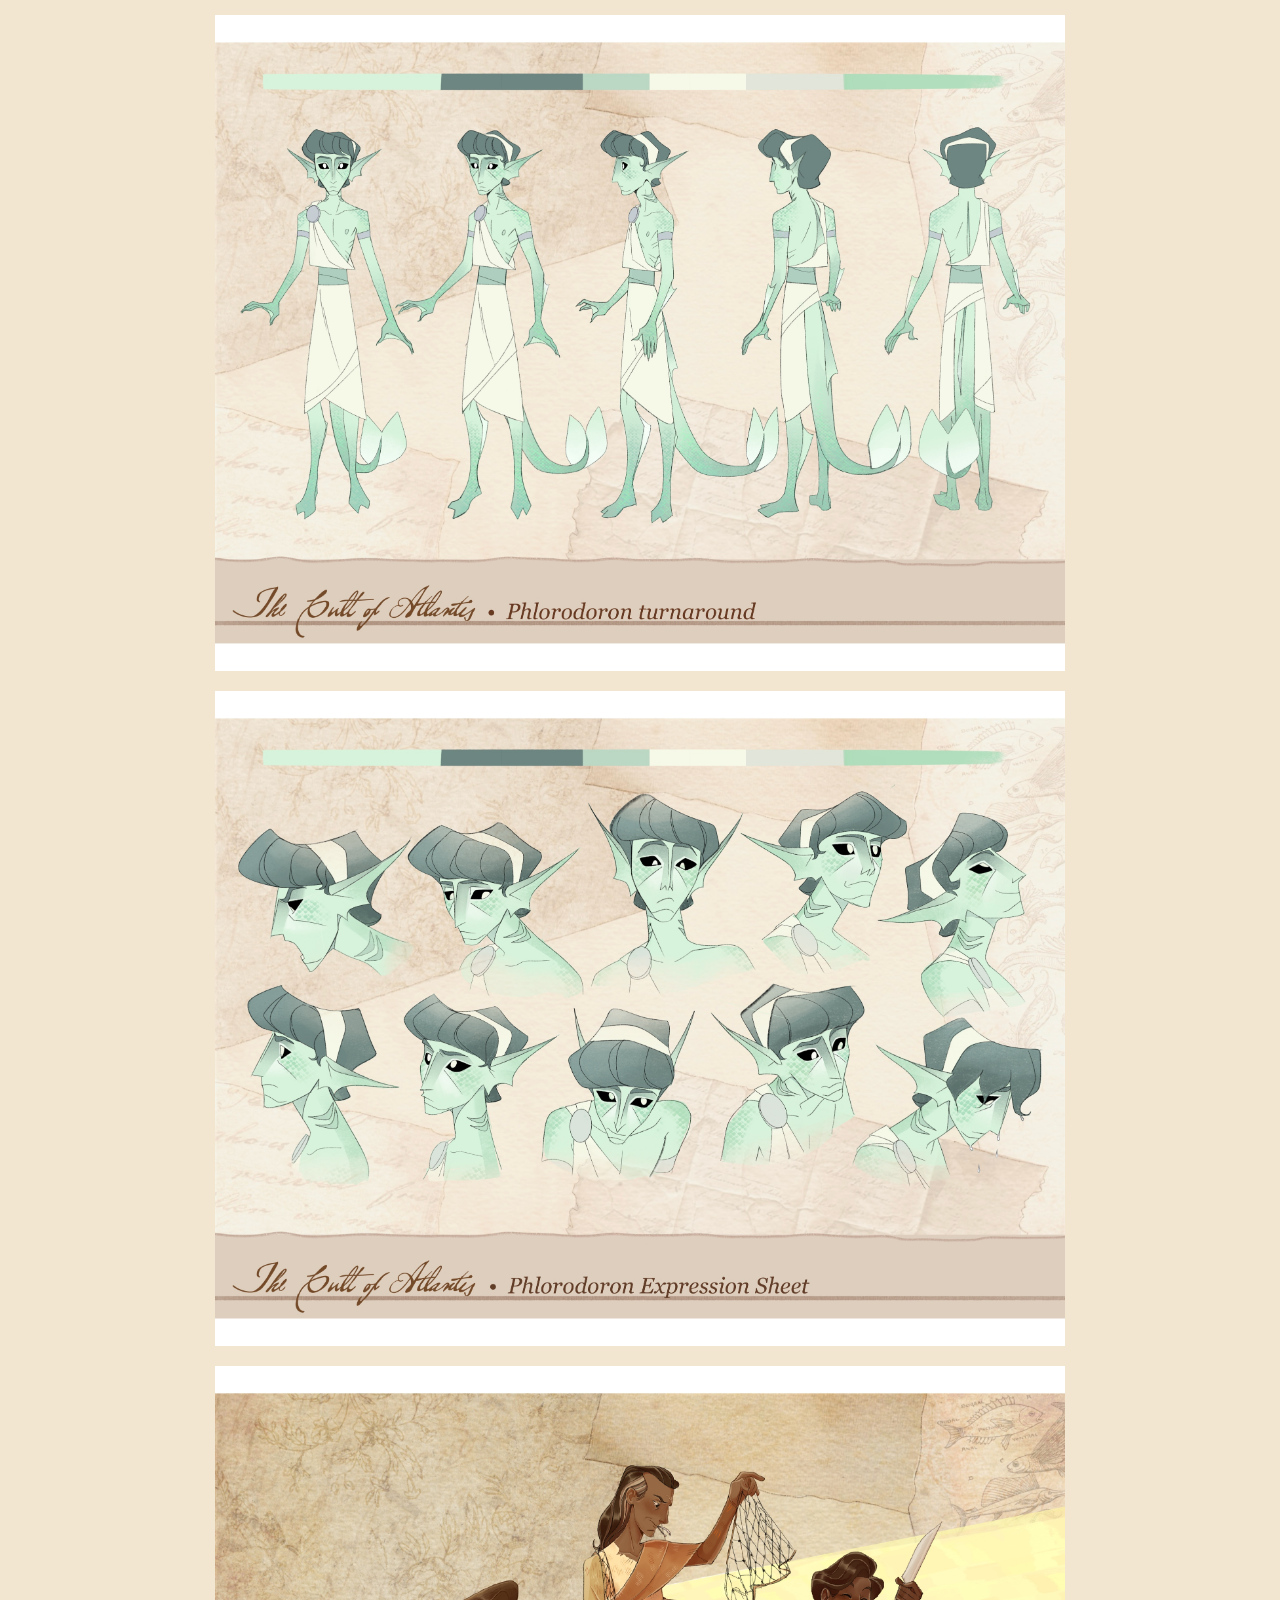
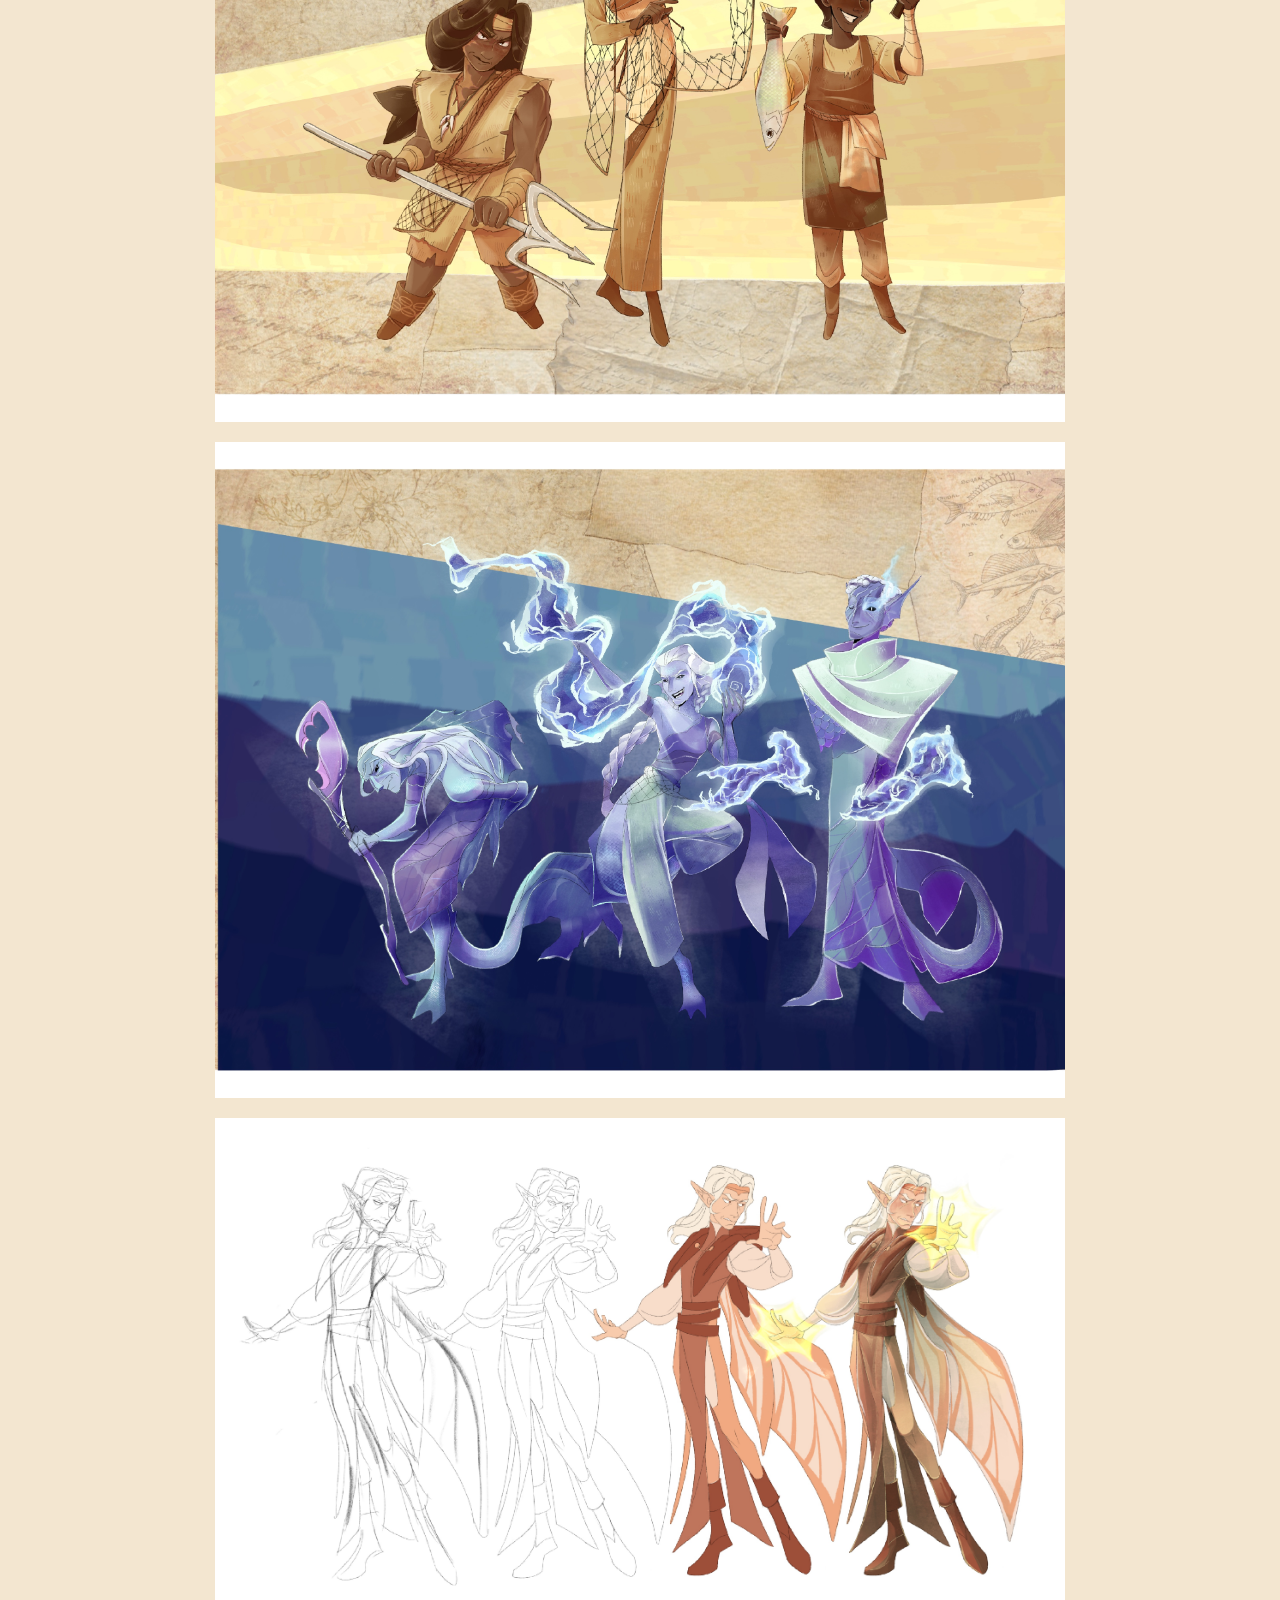
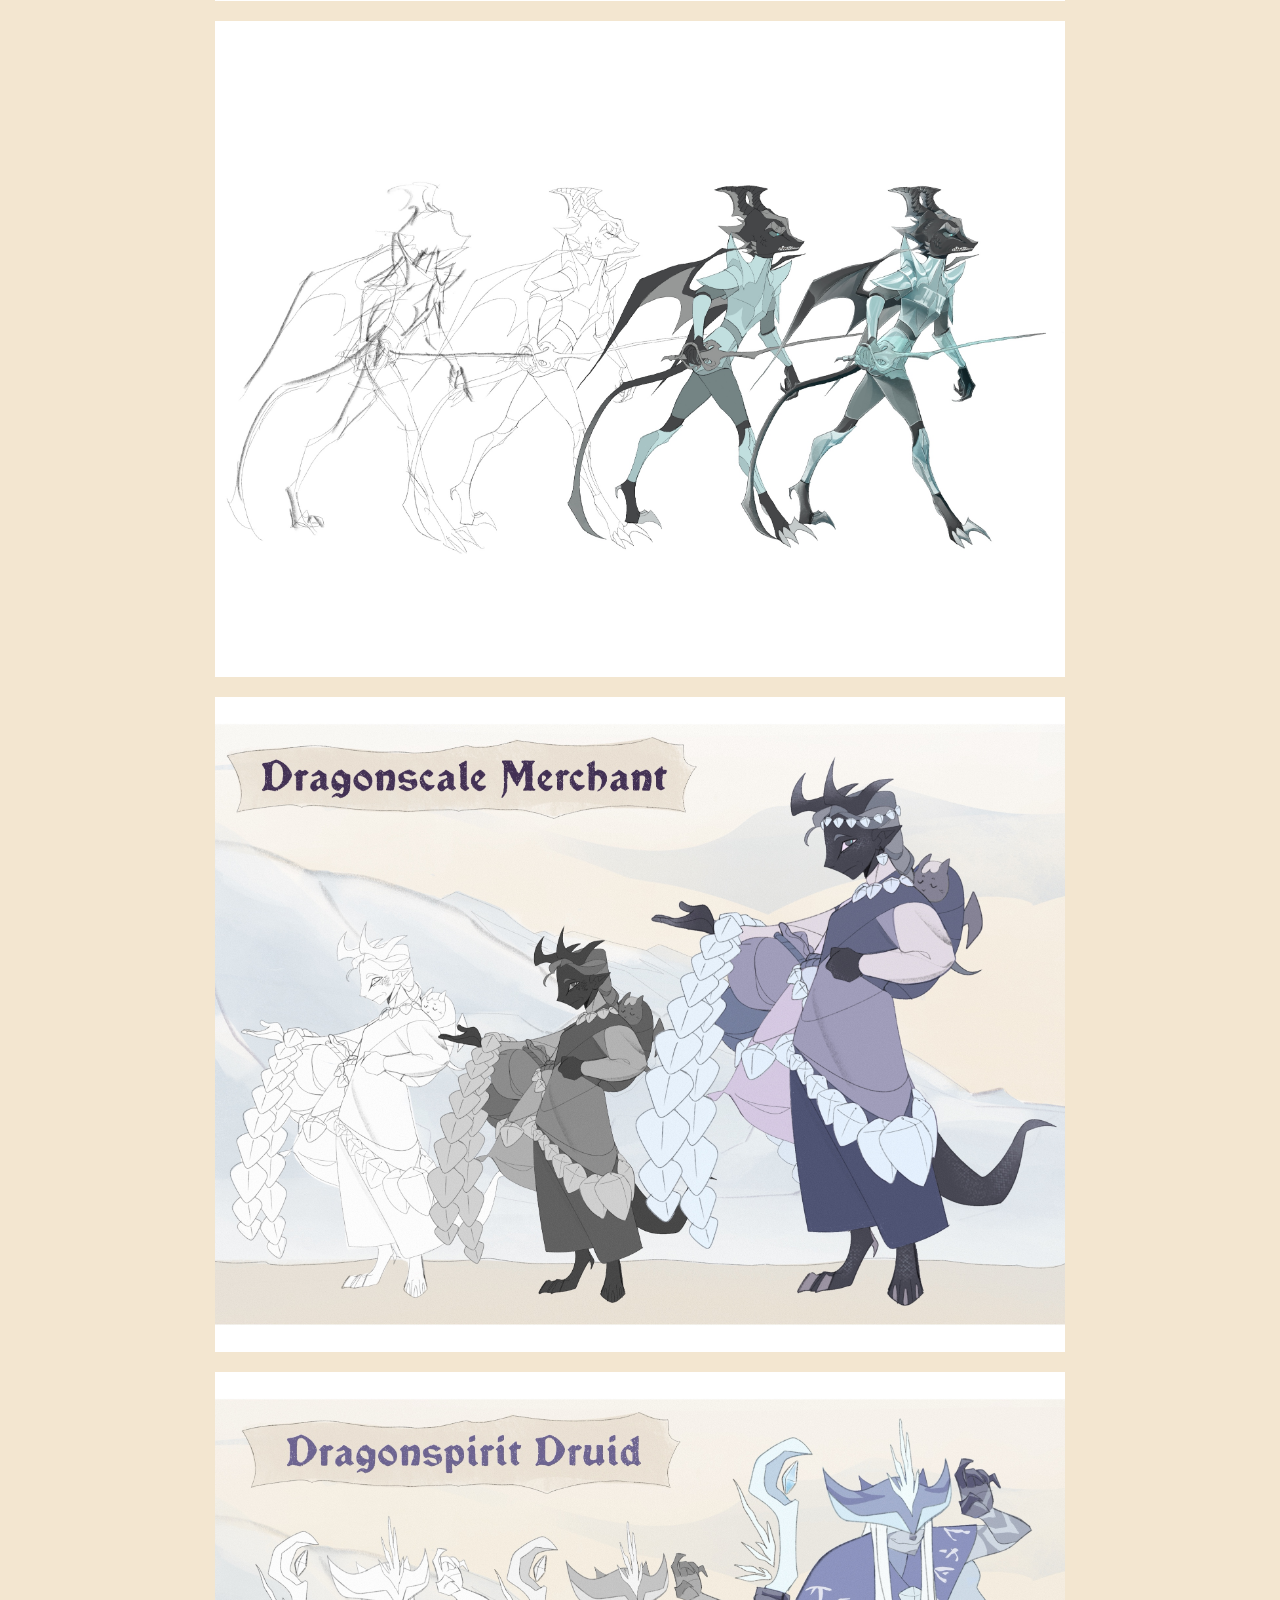
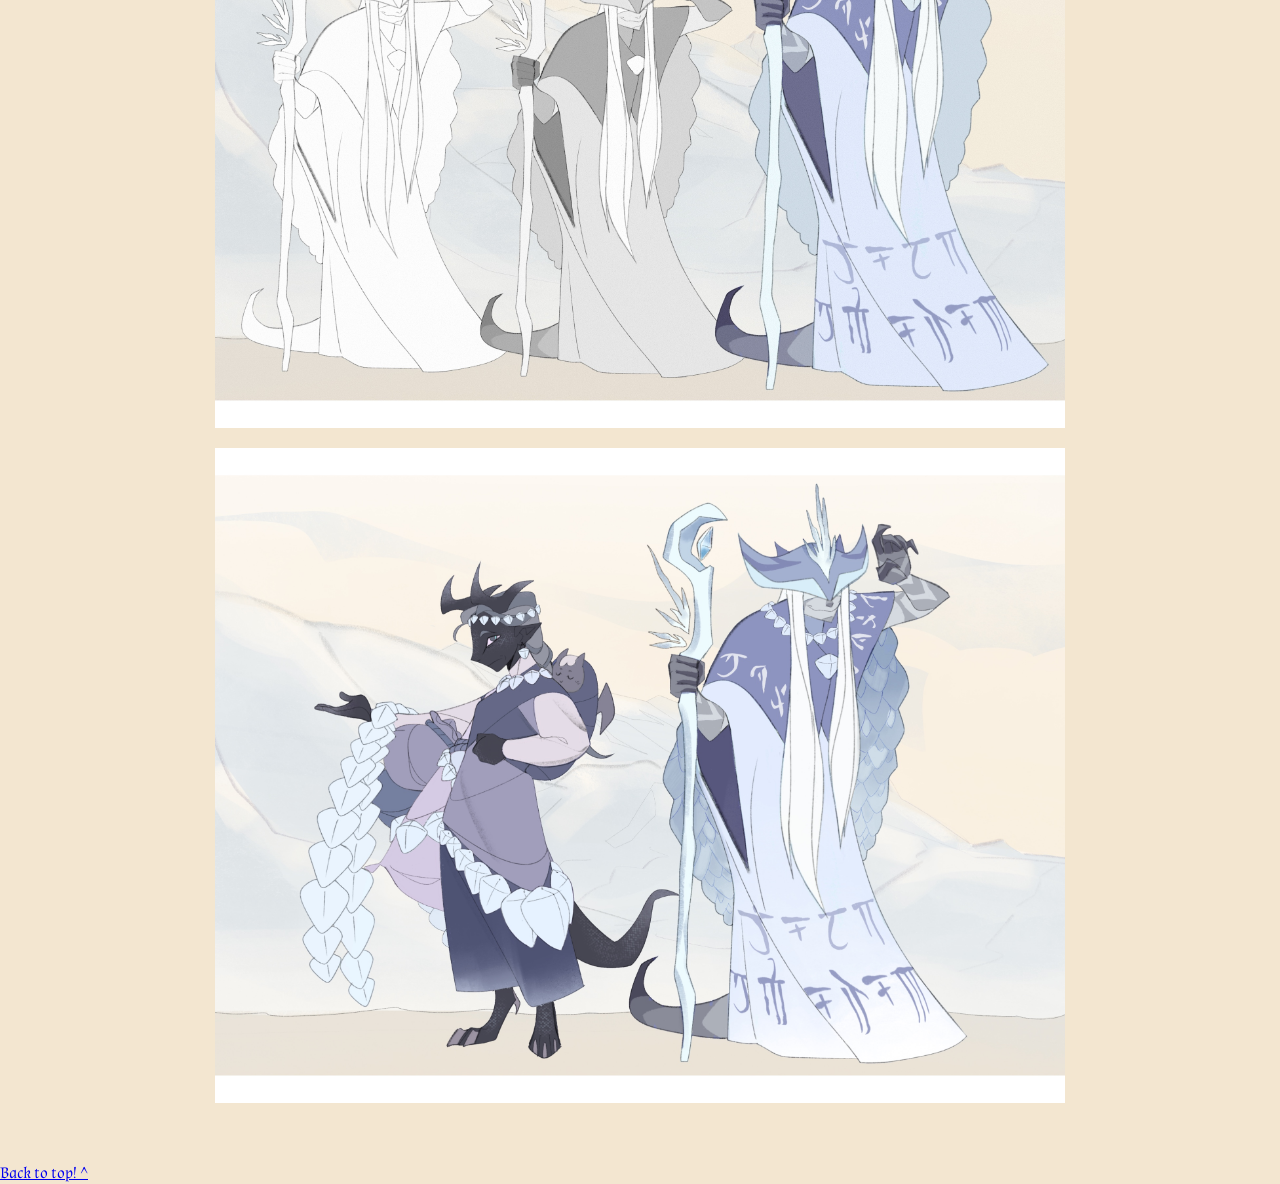
==== commit 6986f6b5: "charadesign fix" ====
--- a/character-design.html
+++ b/character-design.html
@@ -78,14 +78,14 @@
 
         <!-- 10 : NOUVELLE IMAGE -->
     <div class="galerie-cadre large">
-      <img src="images/chara-10.jpeg" alt="Character design 10">
+      <img src="images/charadesign-10.jpeg" alt="Character design 10">
     </div>
 
     <!-- 11 : NOUVELLE IMAGE -->
     <div class="galerie-cadre large">
-      <img src="images/chara-11.jpeg" alt="Character design 11">
+      <img src="images/charadesign-11.jpeg" alt="Character design 11">
     </div>
-    
+
   </main>
 
   <!-- ===== BAS DE PAGE ===== -->
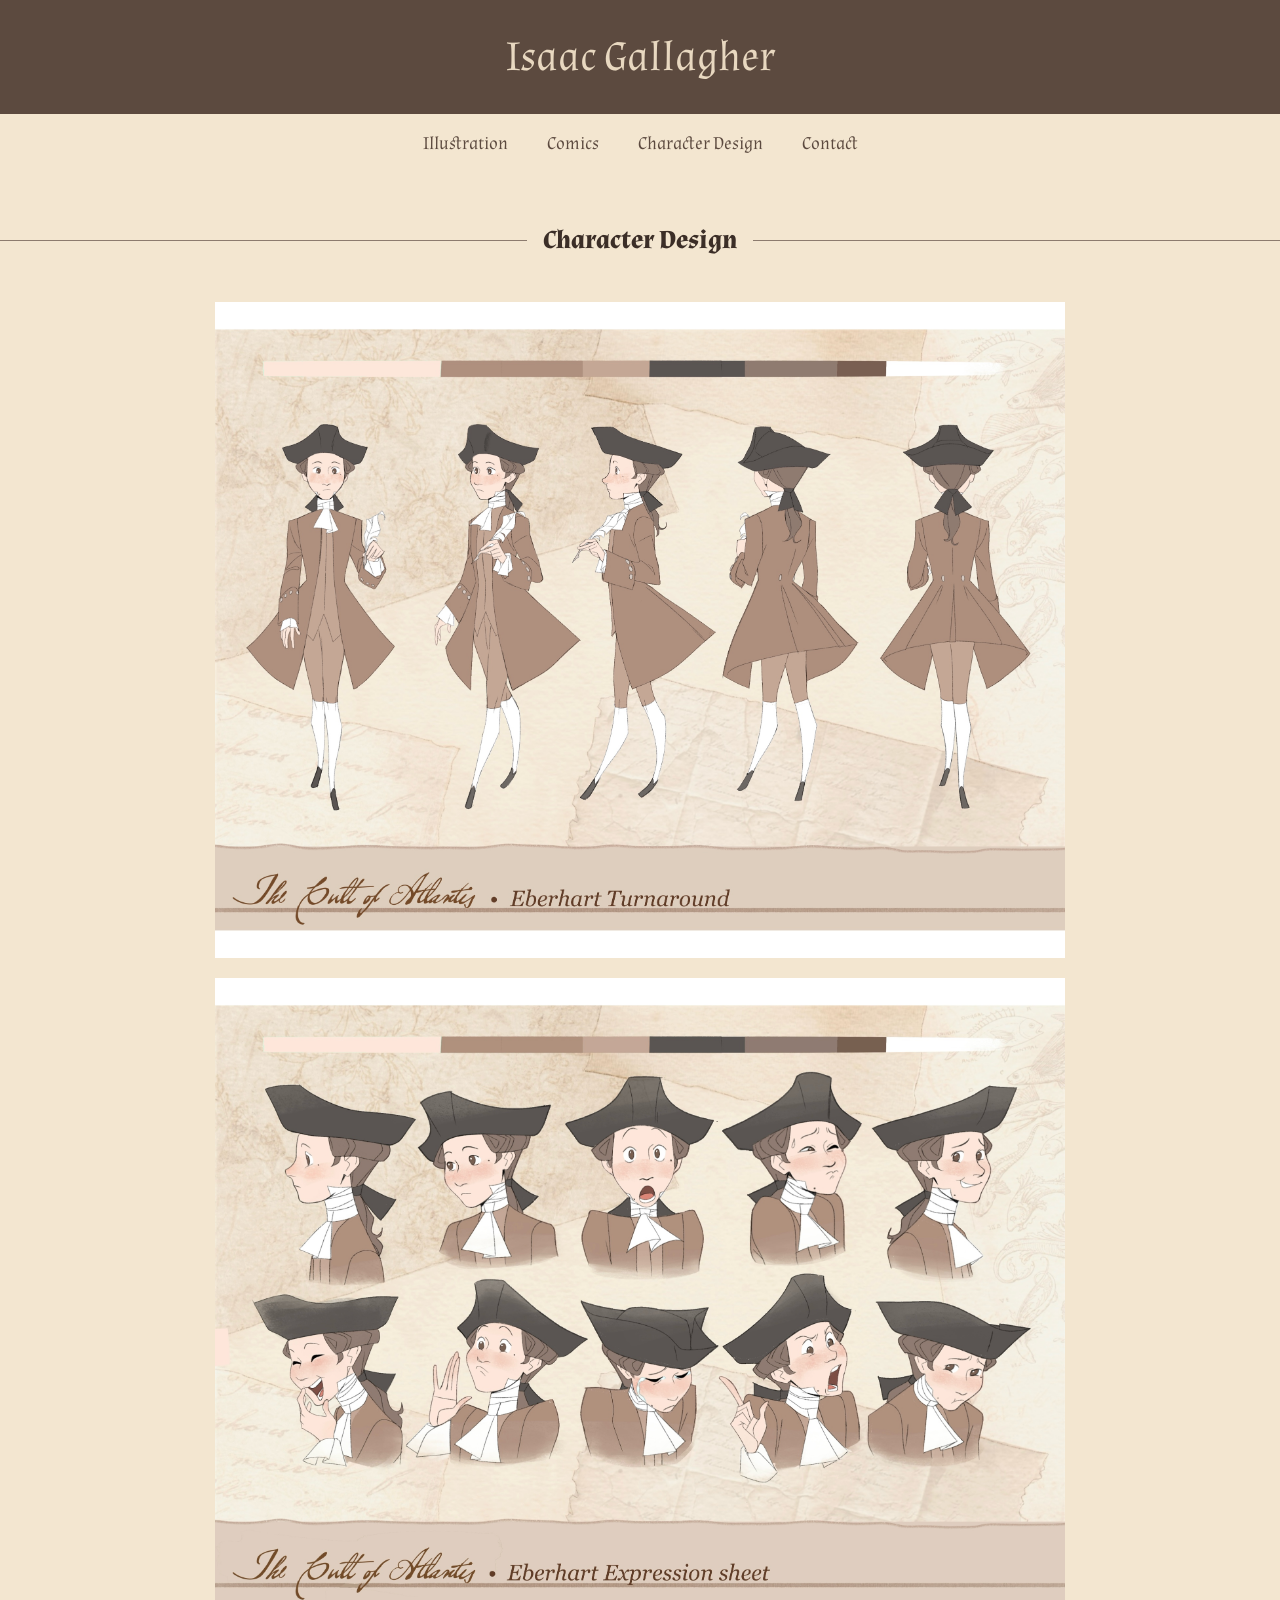
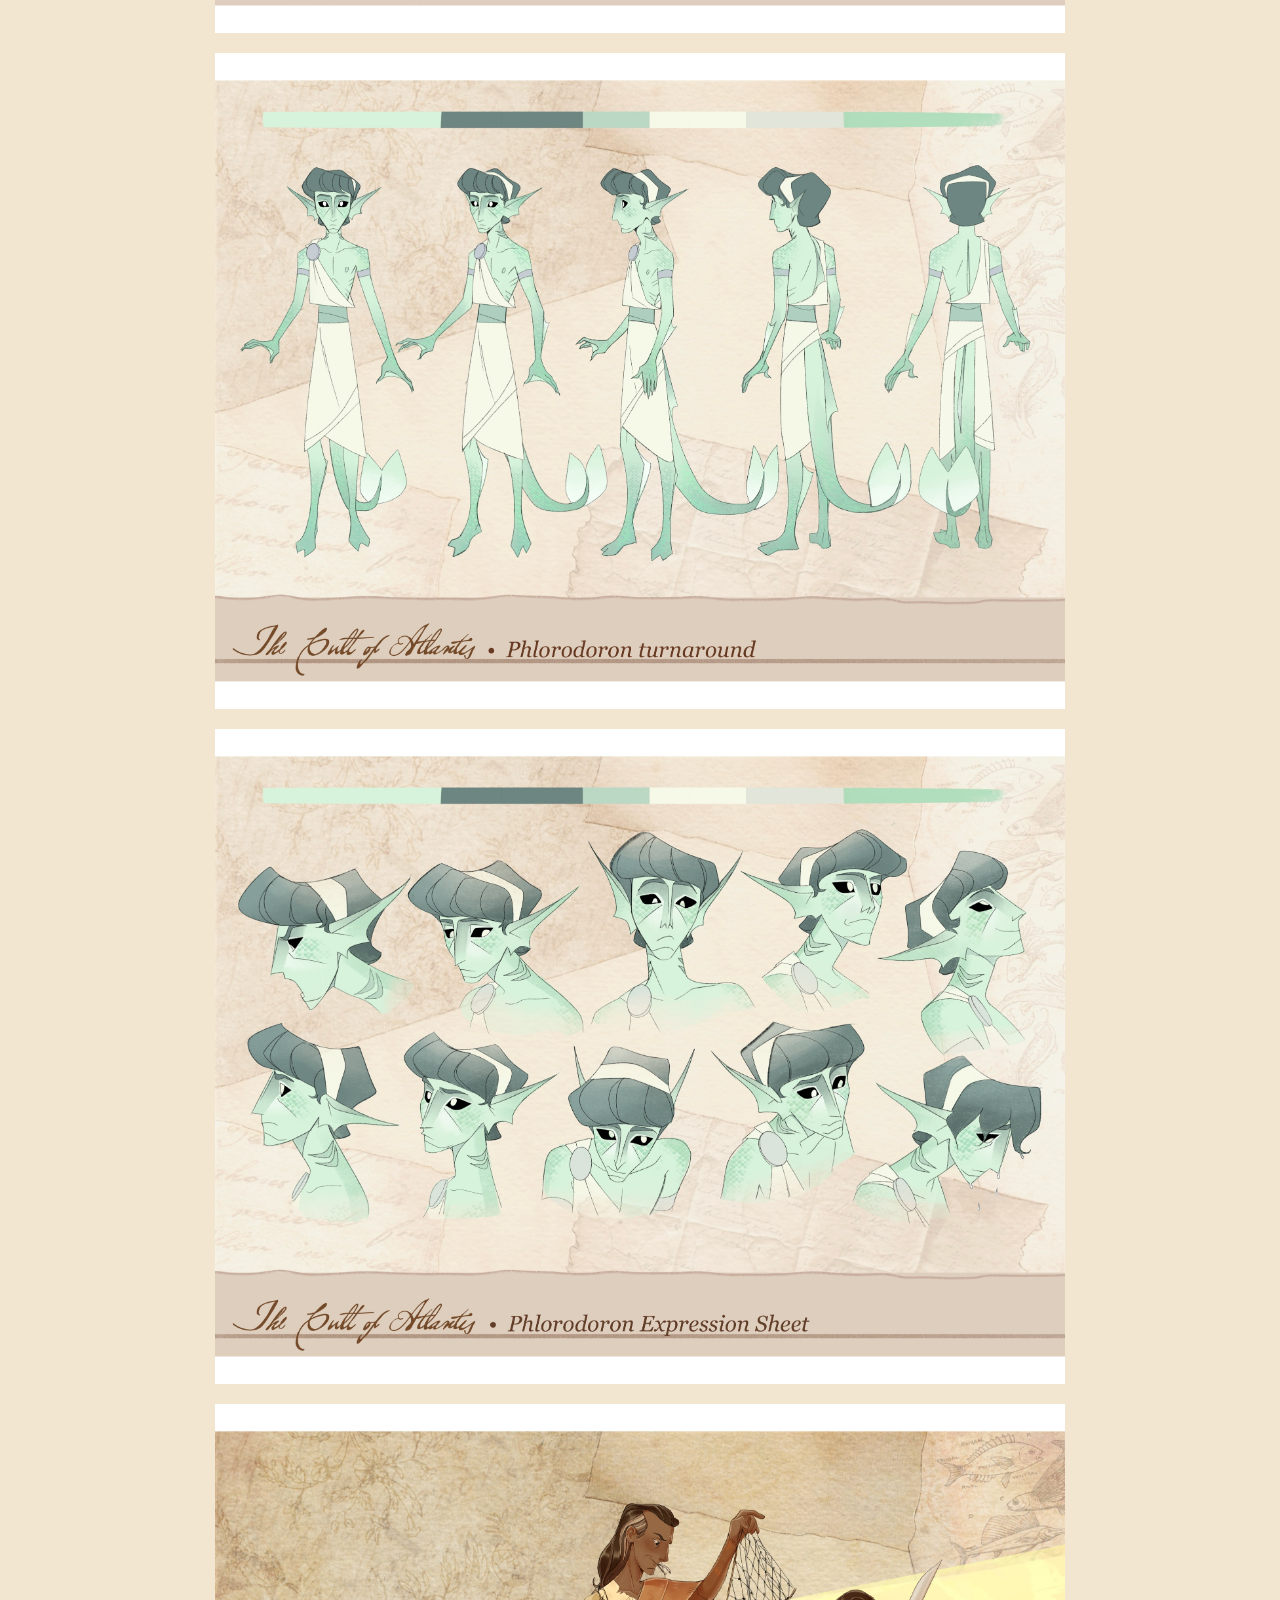
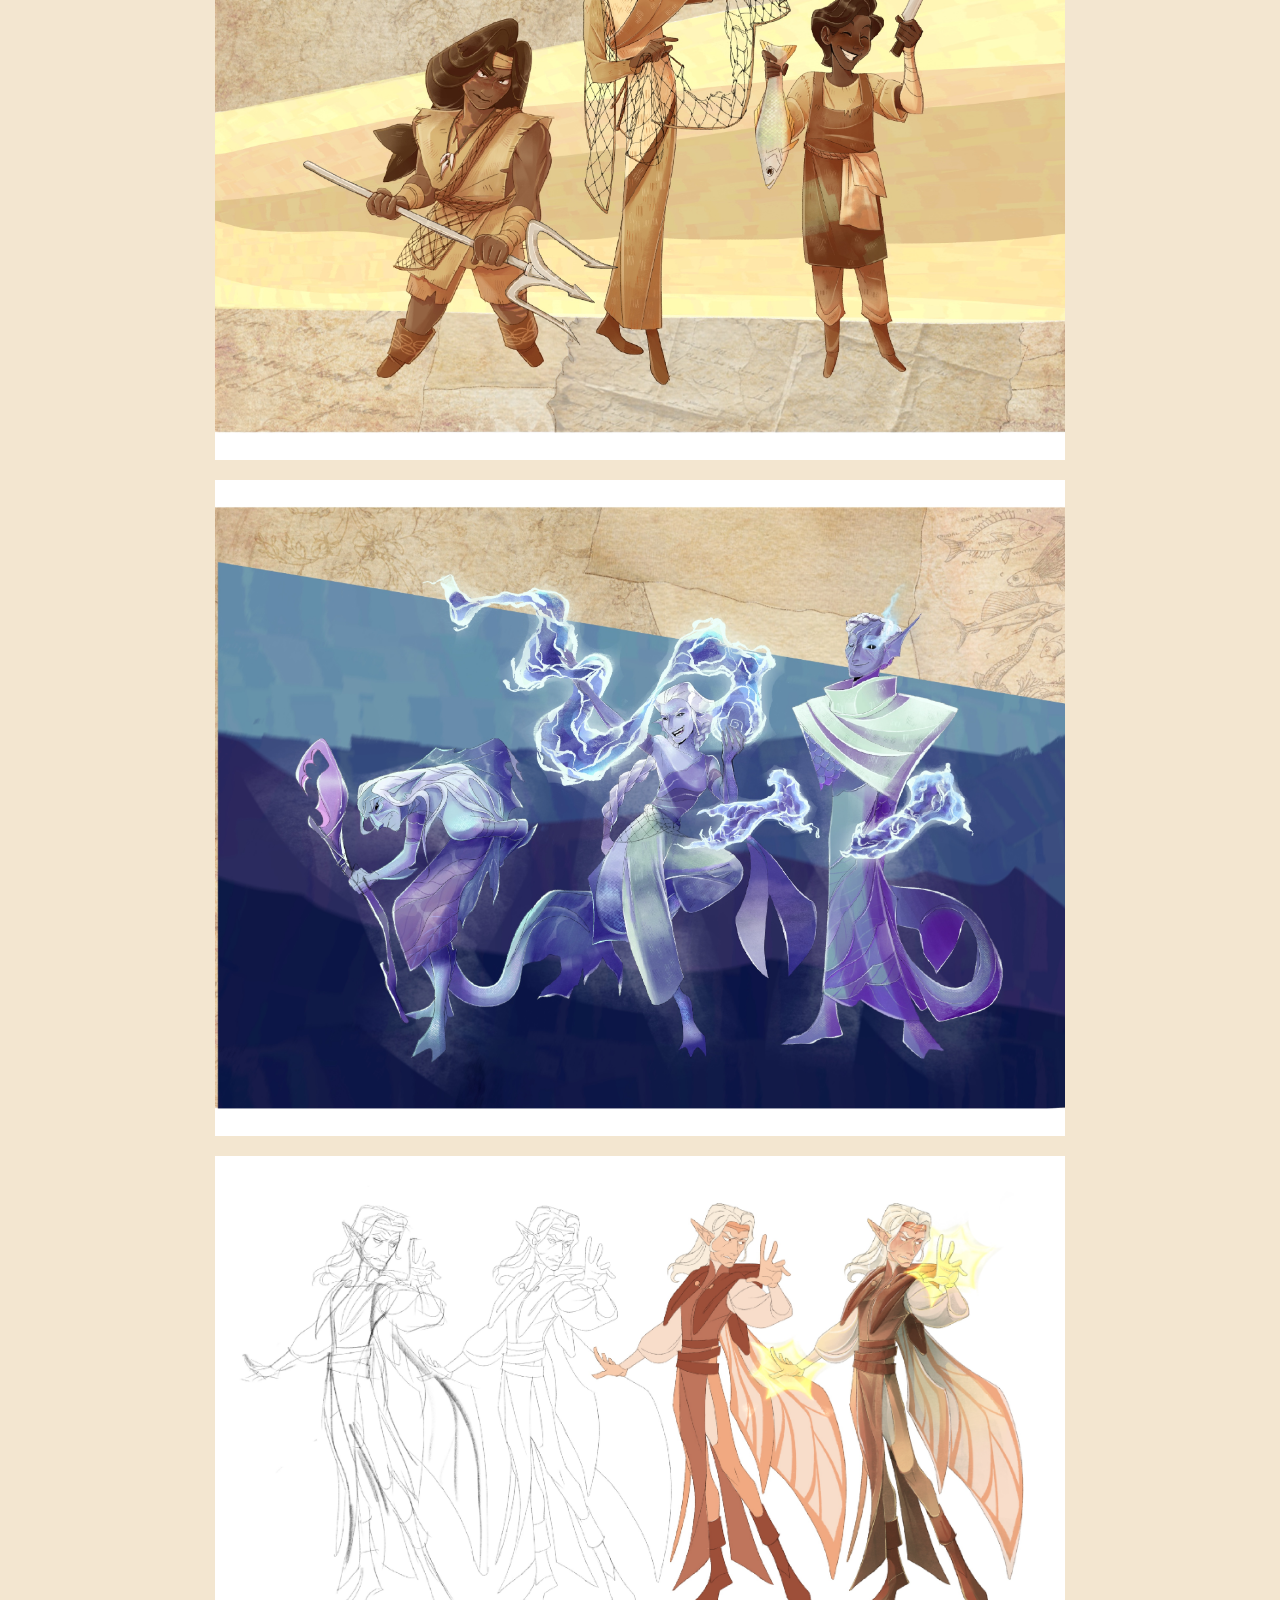
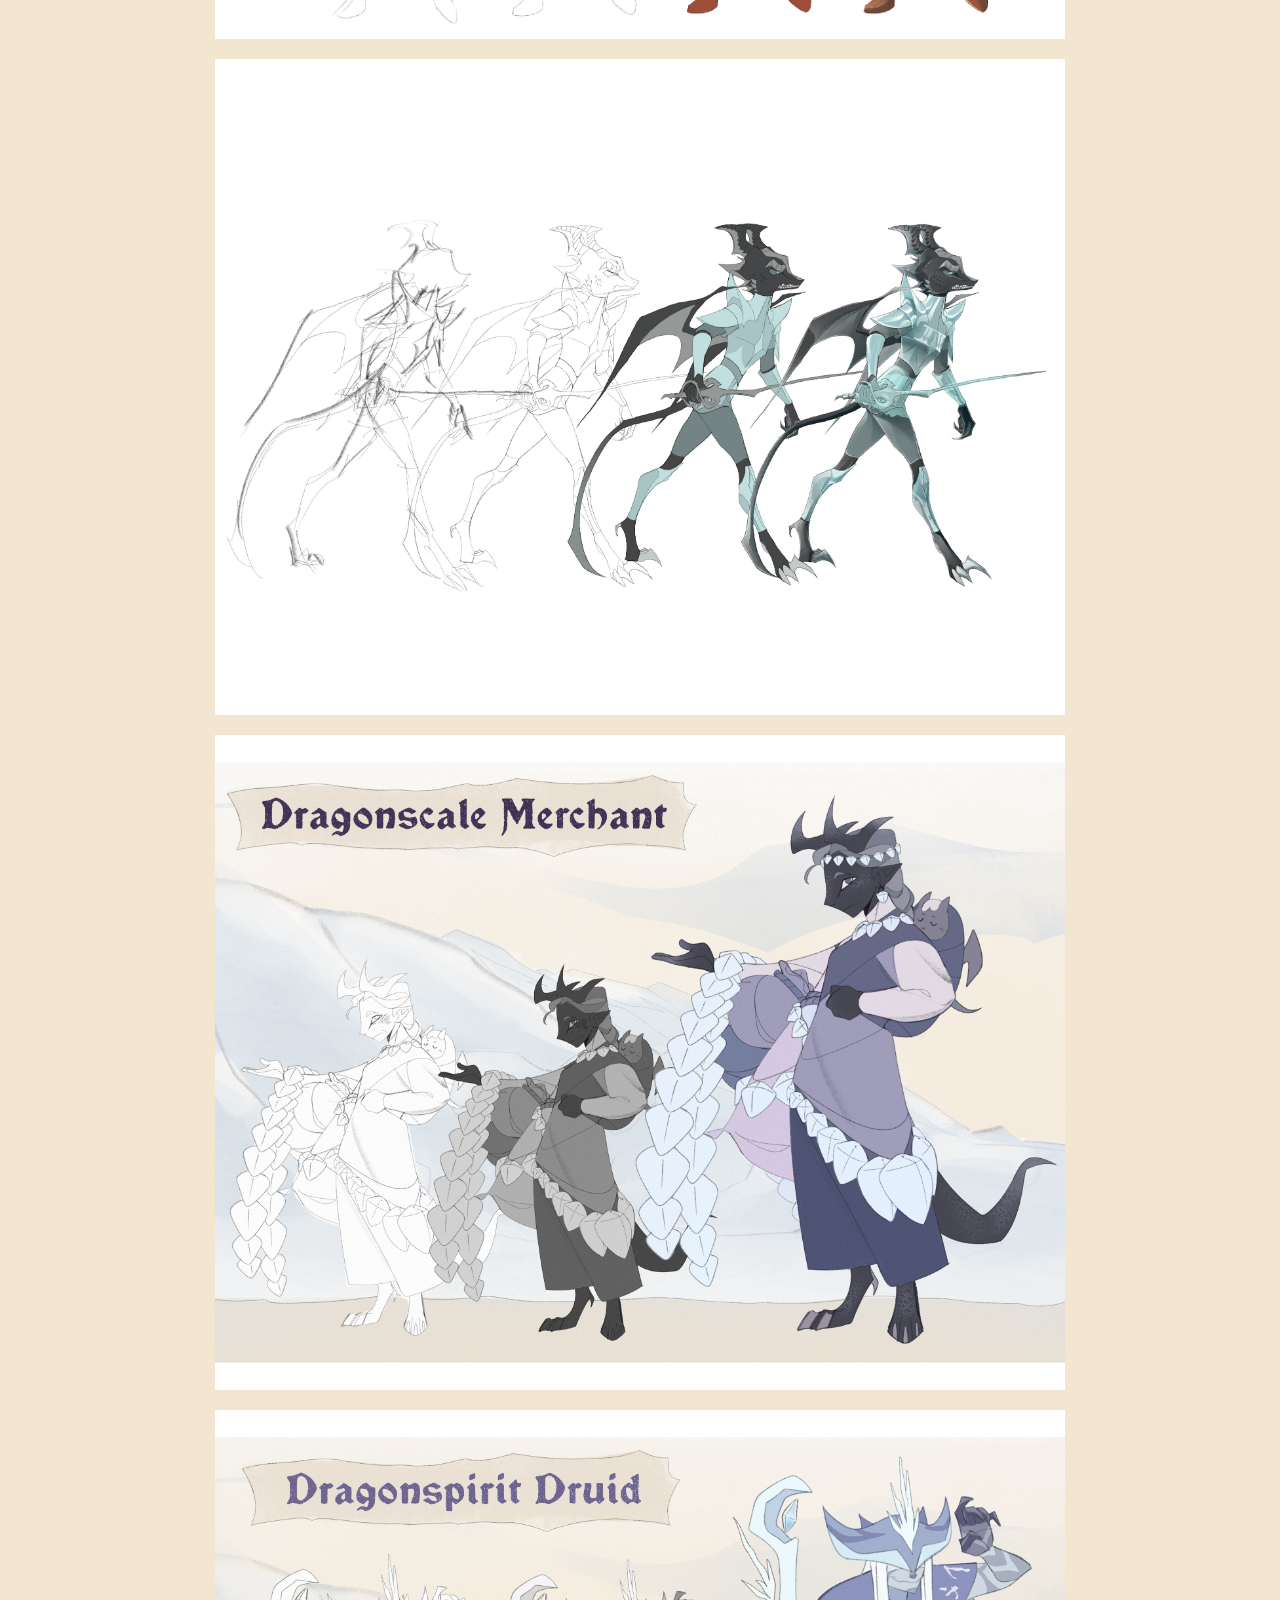
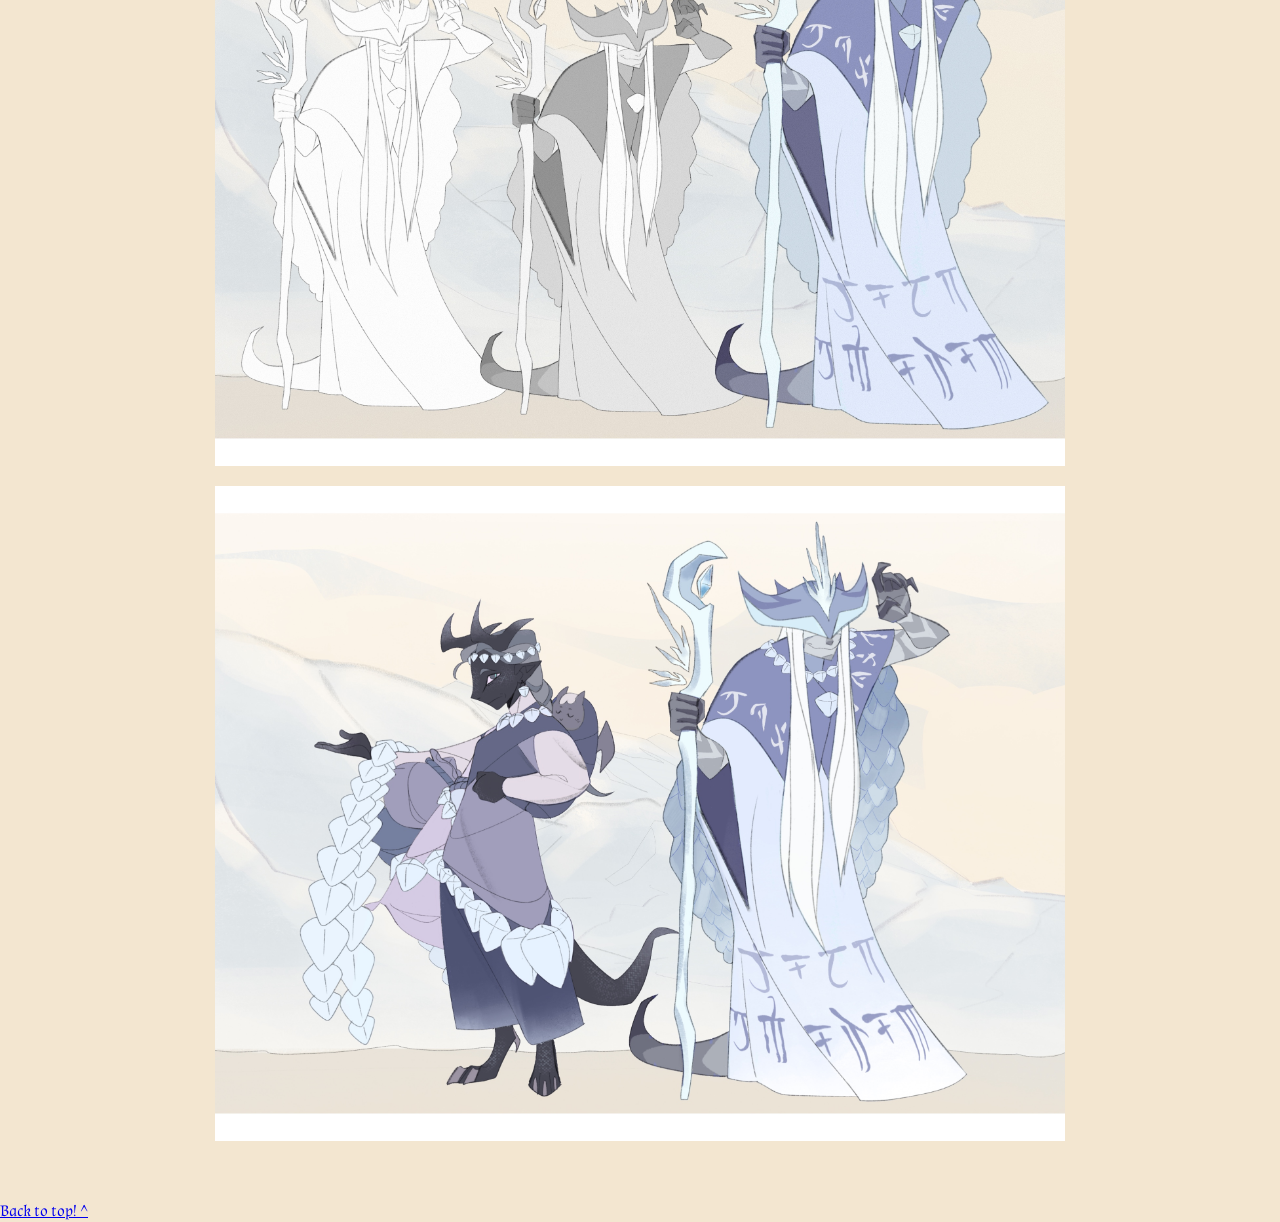
==== commit 4d544bd8: "charac mod" ====
--- a/character-design.html
+++ b/character-design.html
@@ -10,15 +10,13 @@
 </head>
 <body>
 
-  <!-- ===== EN-TÊTE ===== -->
    <header class="bandeau">
   <header id="haut">
     </header>
     <h1><a href="index.html">Isaac Gallagher</a></h1>
   </header>
 
-  <!-- ===== MENU ===== -->
-  <nav>
+  <nav class="menu">
     <a href="illustration.html">Illustration</a>
     <a href="comics.html">Comics</a>
     <a href="character-design.html">Character Design</a>
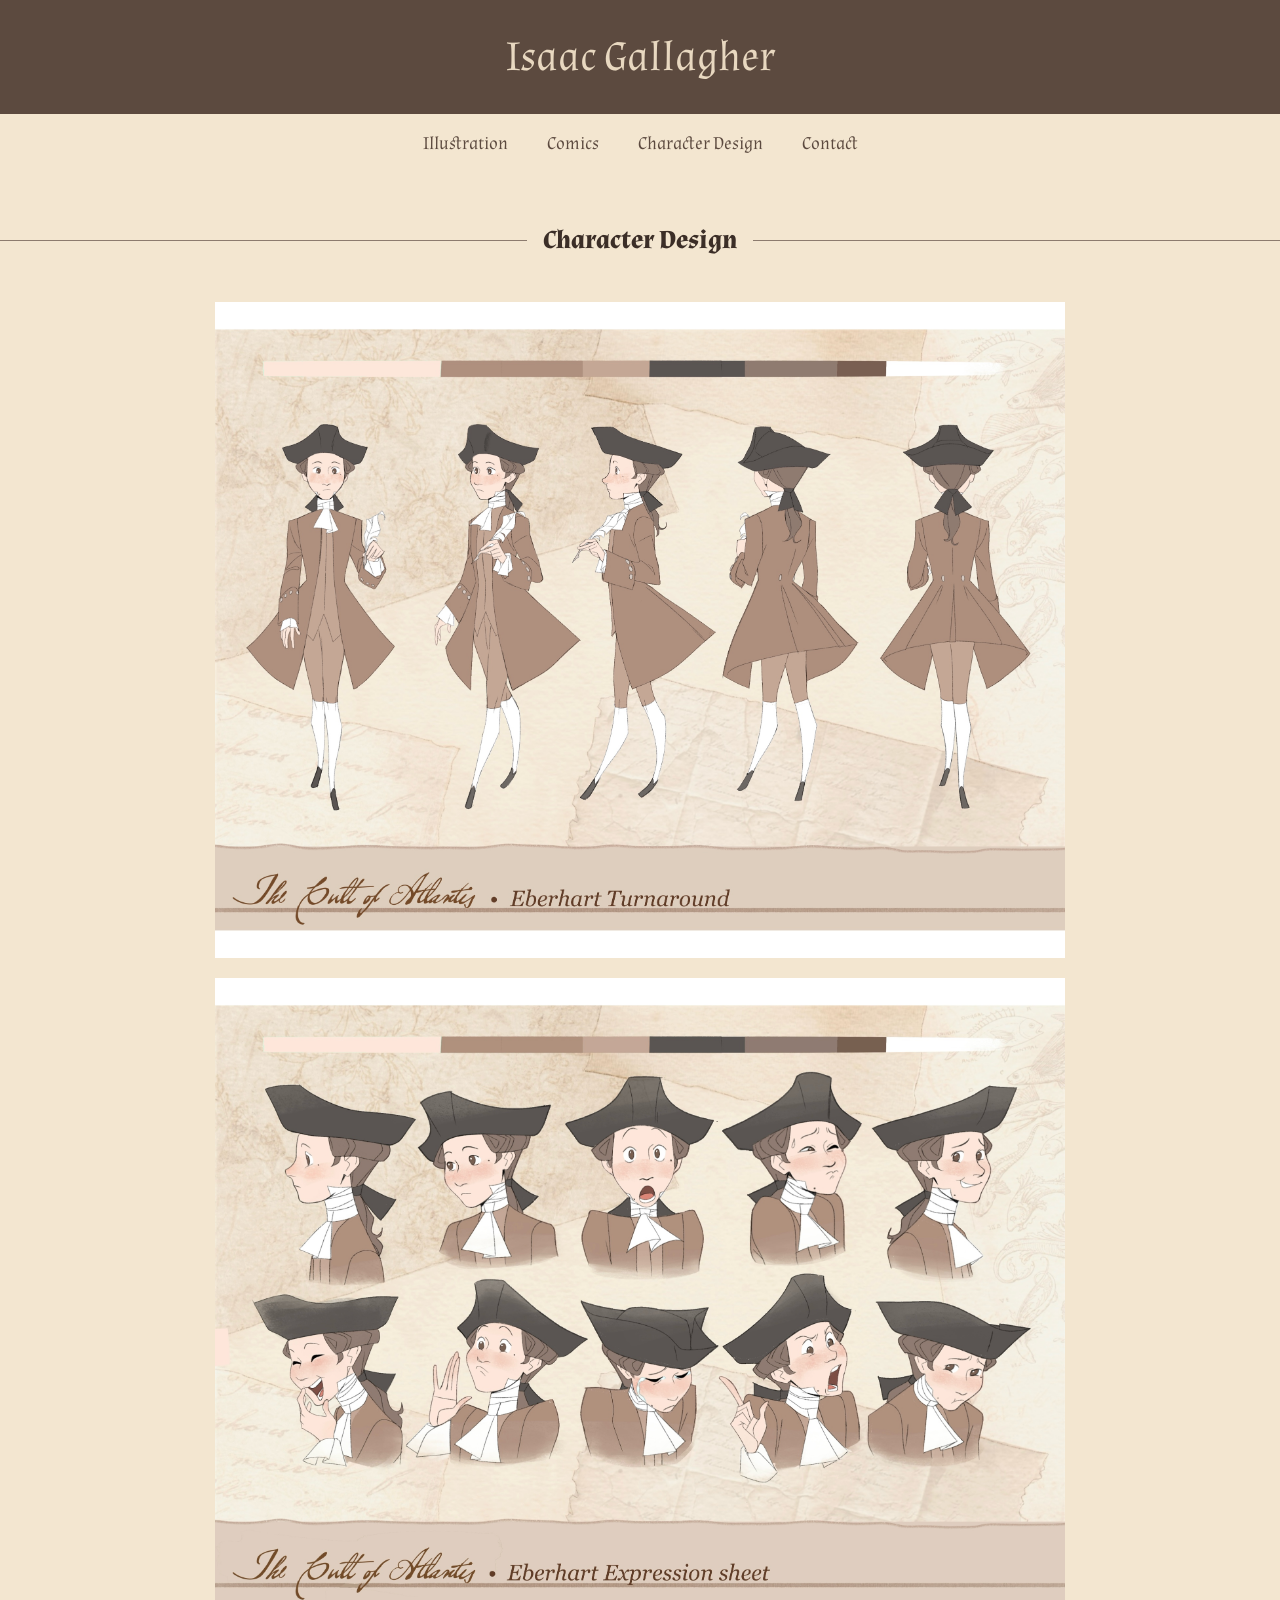
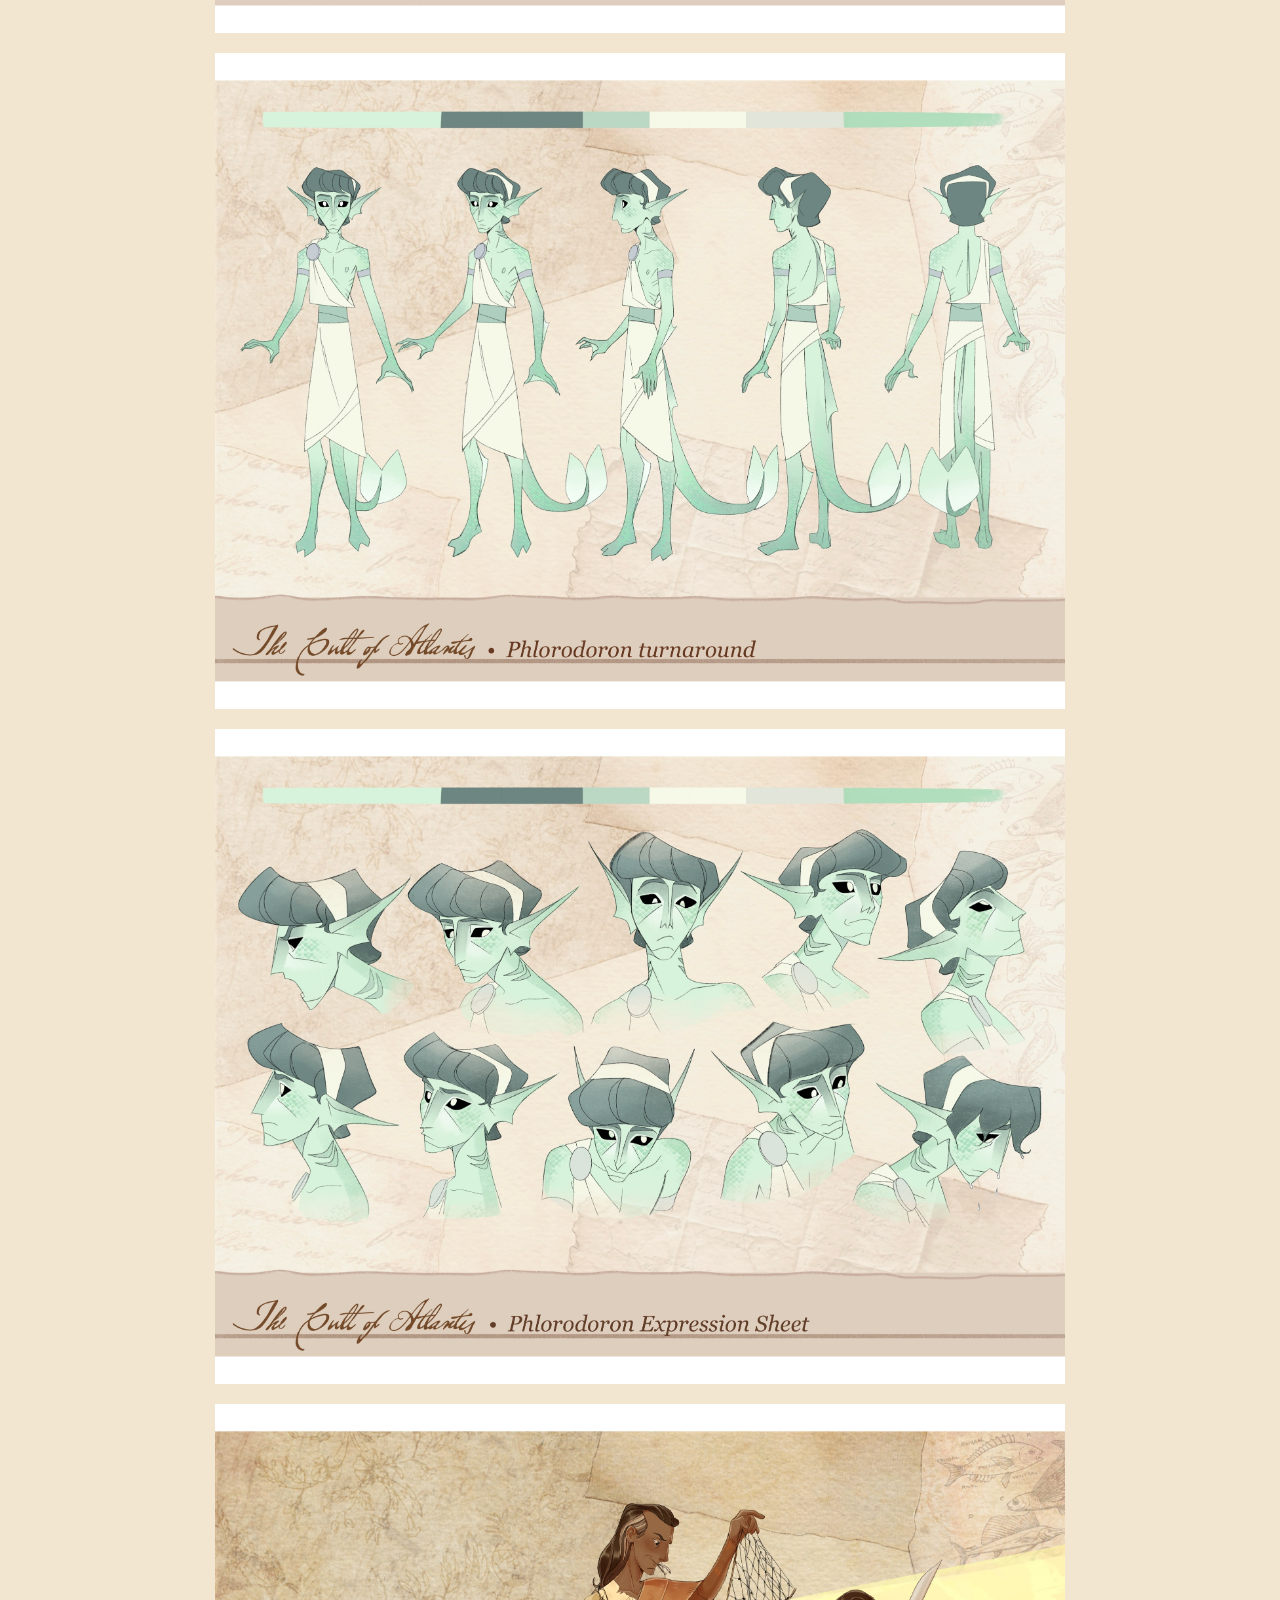
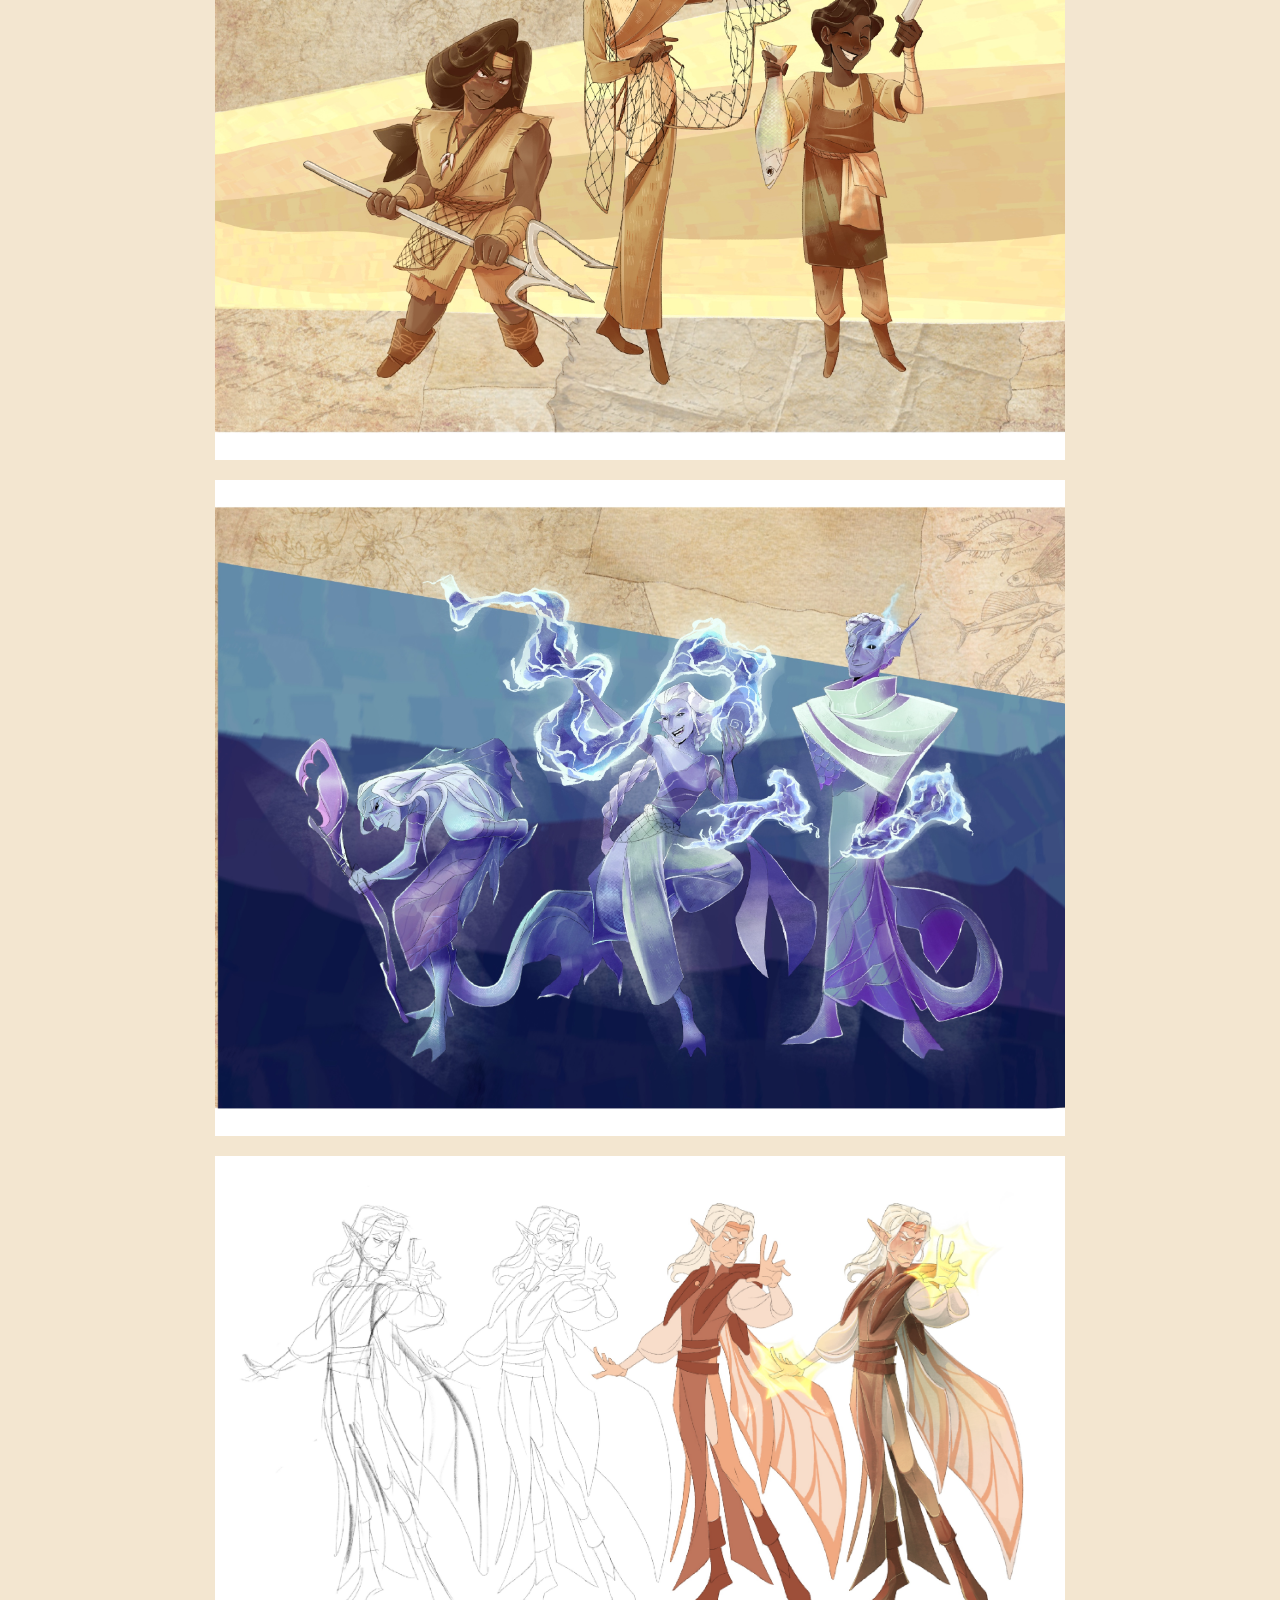
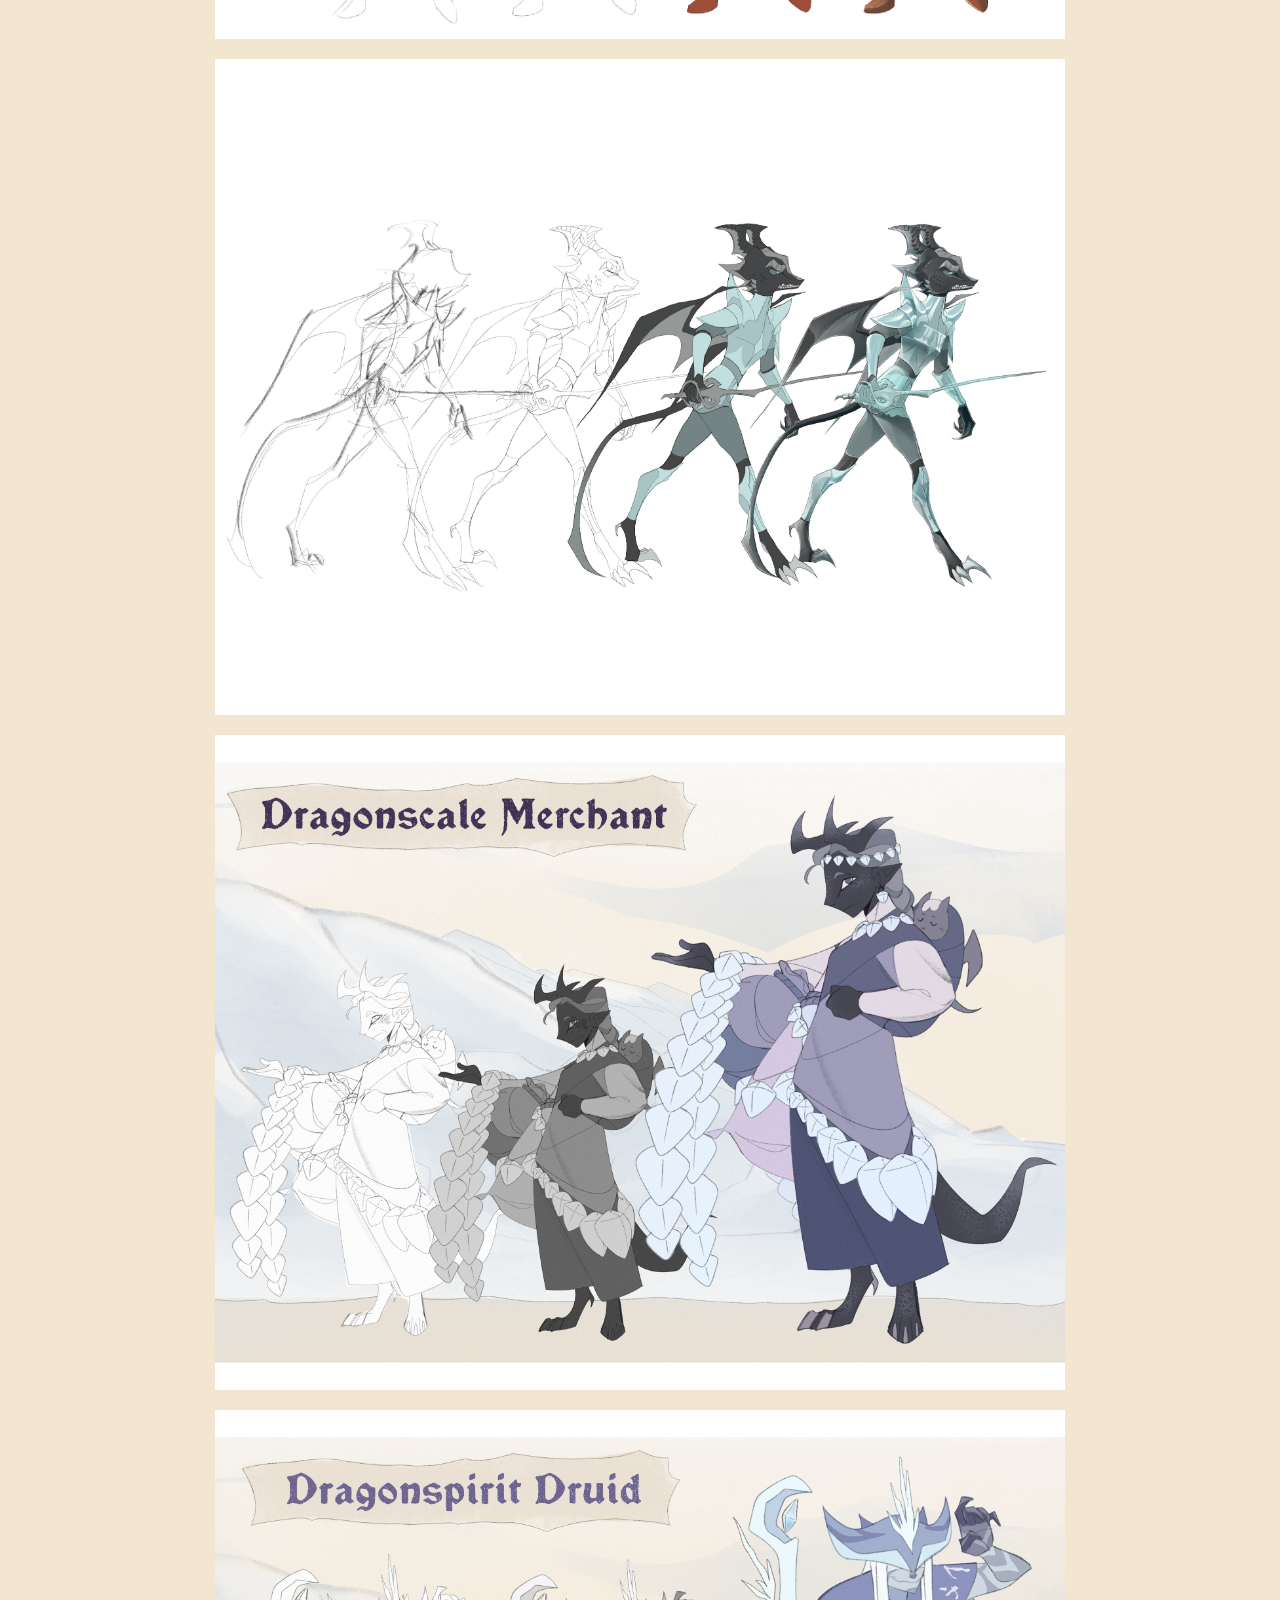
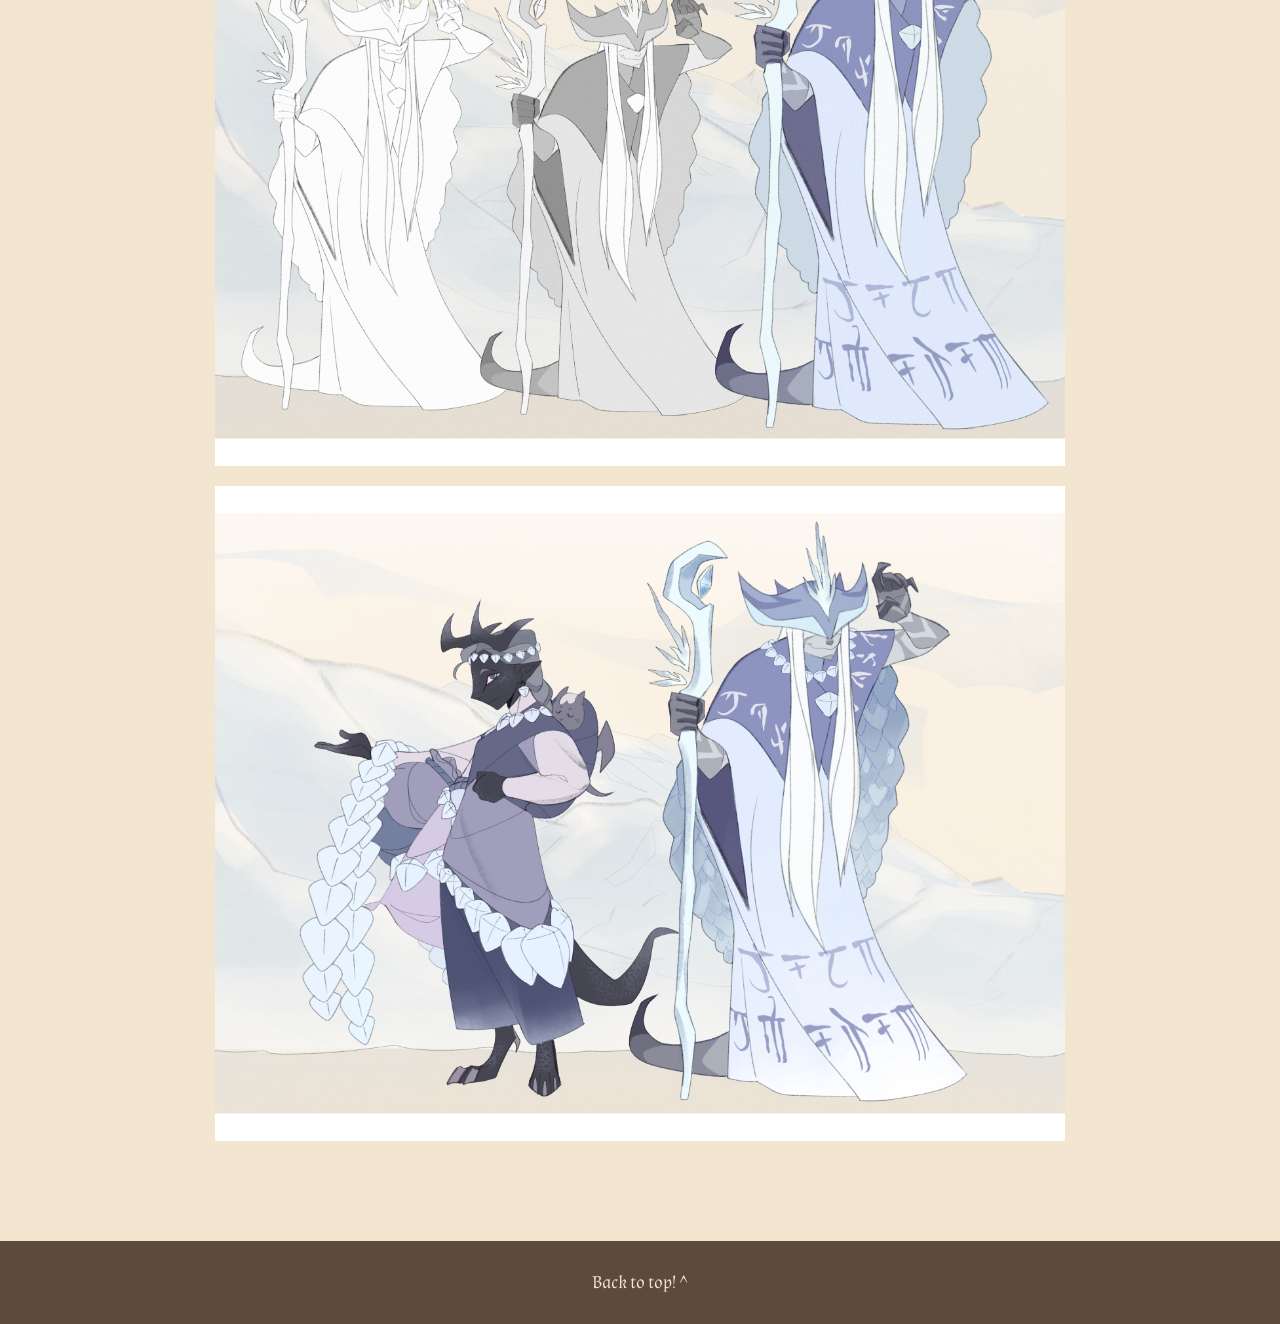
==== commit 0a71e9ec: "foot fix" ====
--- a/character-design.html
+++ b/character-design.html
@@ -87,7 +87,7 @@
   </main>
 
   <!-- ===== BAS DE PAGE ===== -->
-  <footer>
+  <footer class="pied-de-page">
     <a href="#haut">Back to top! ^</a>
   </footer>
 
